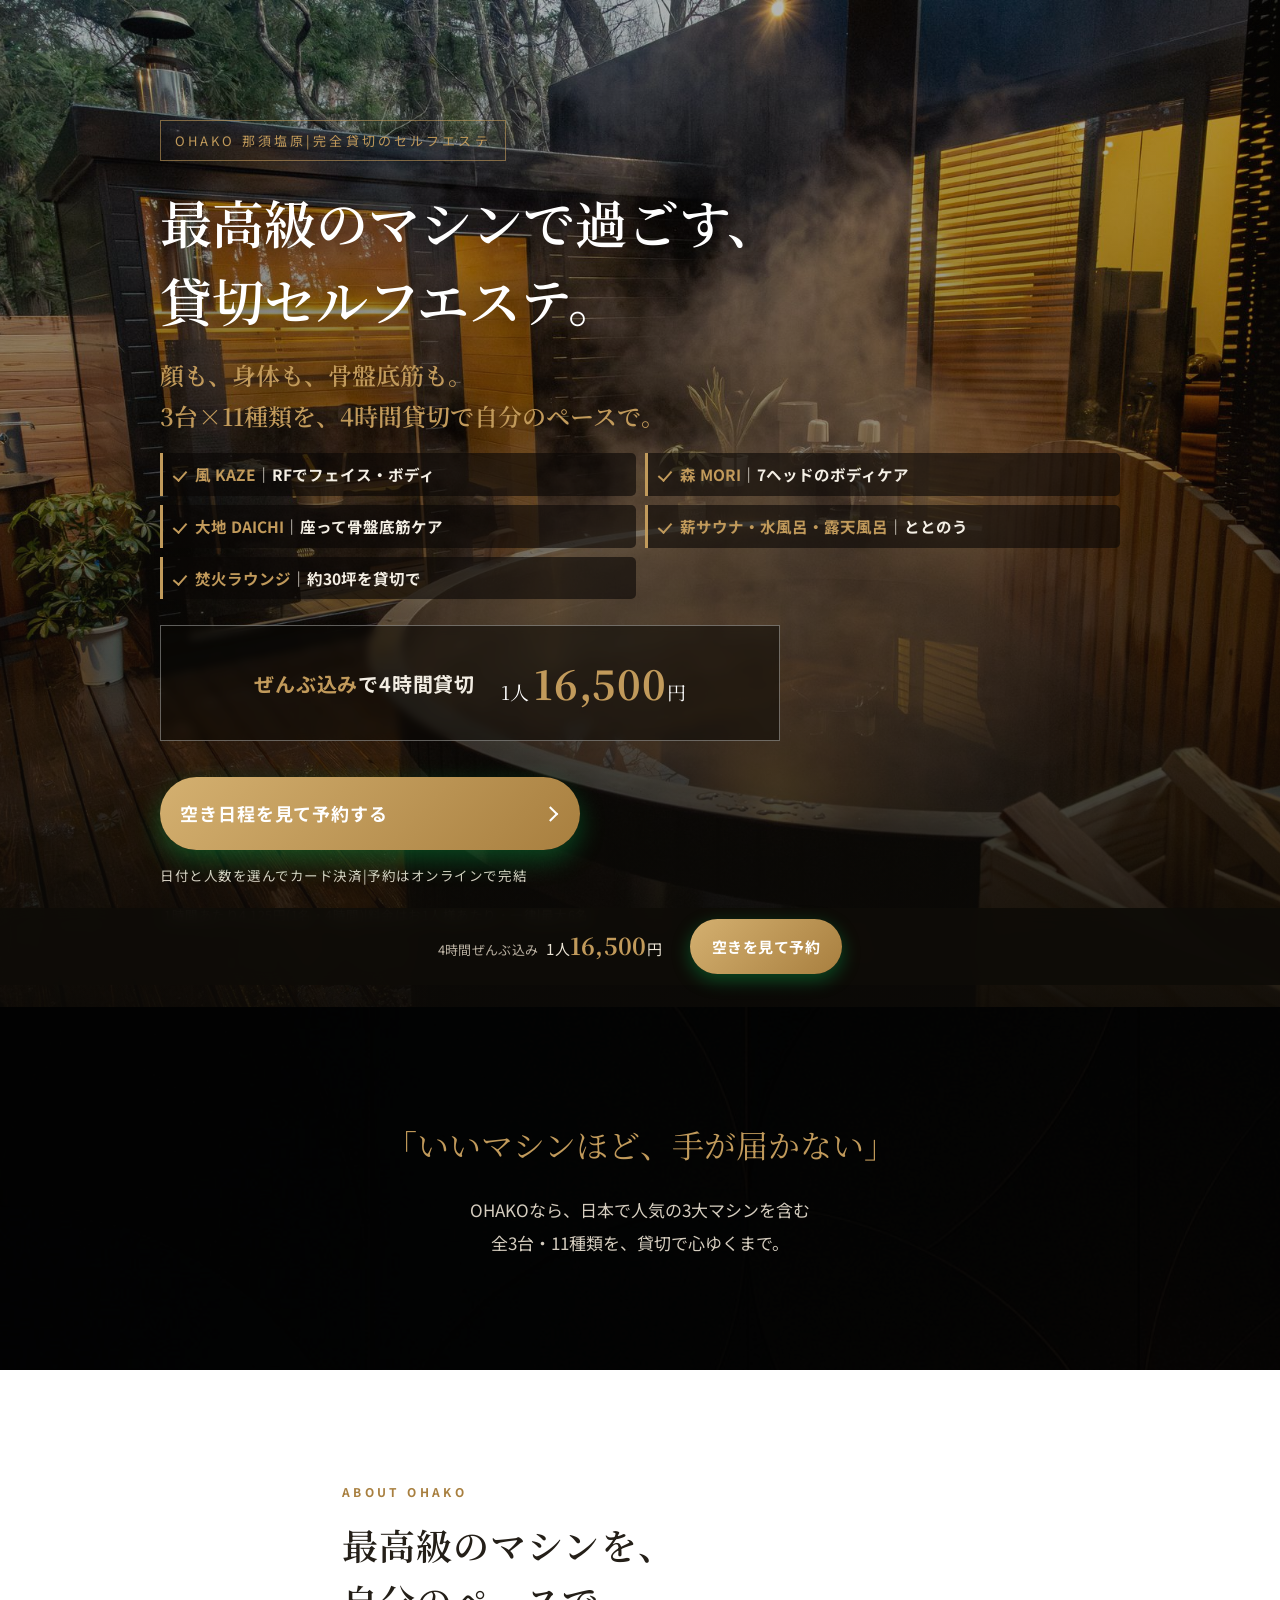
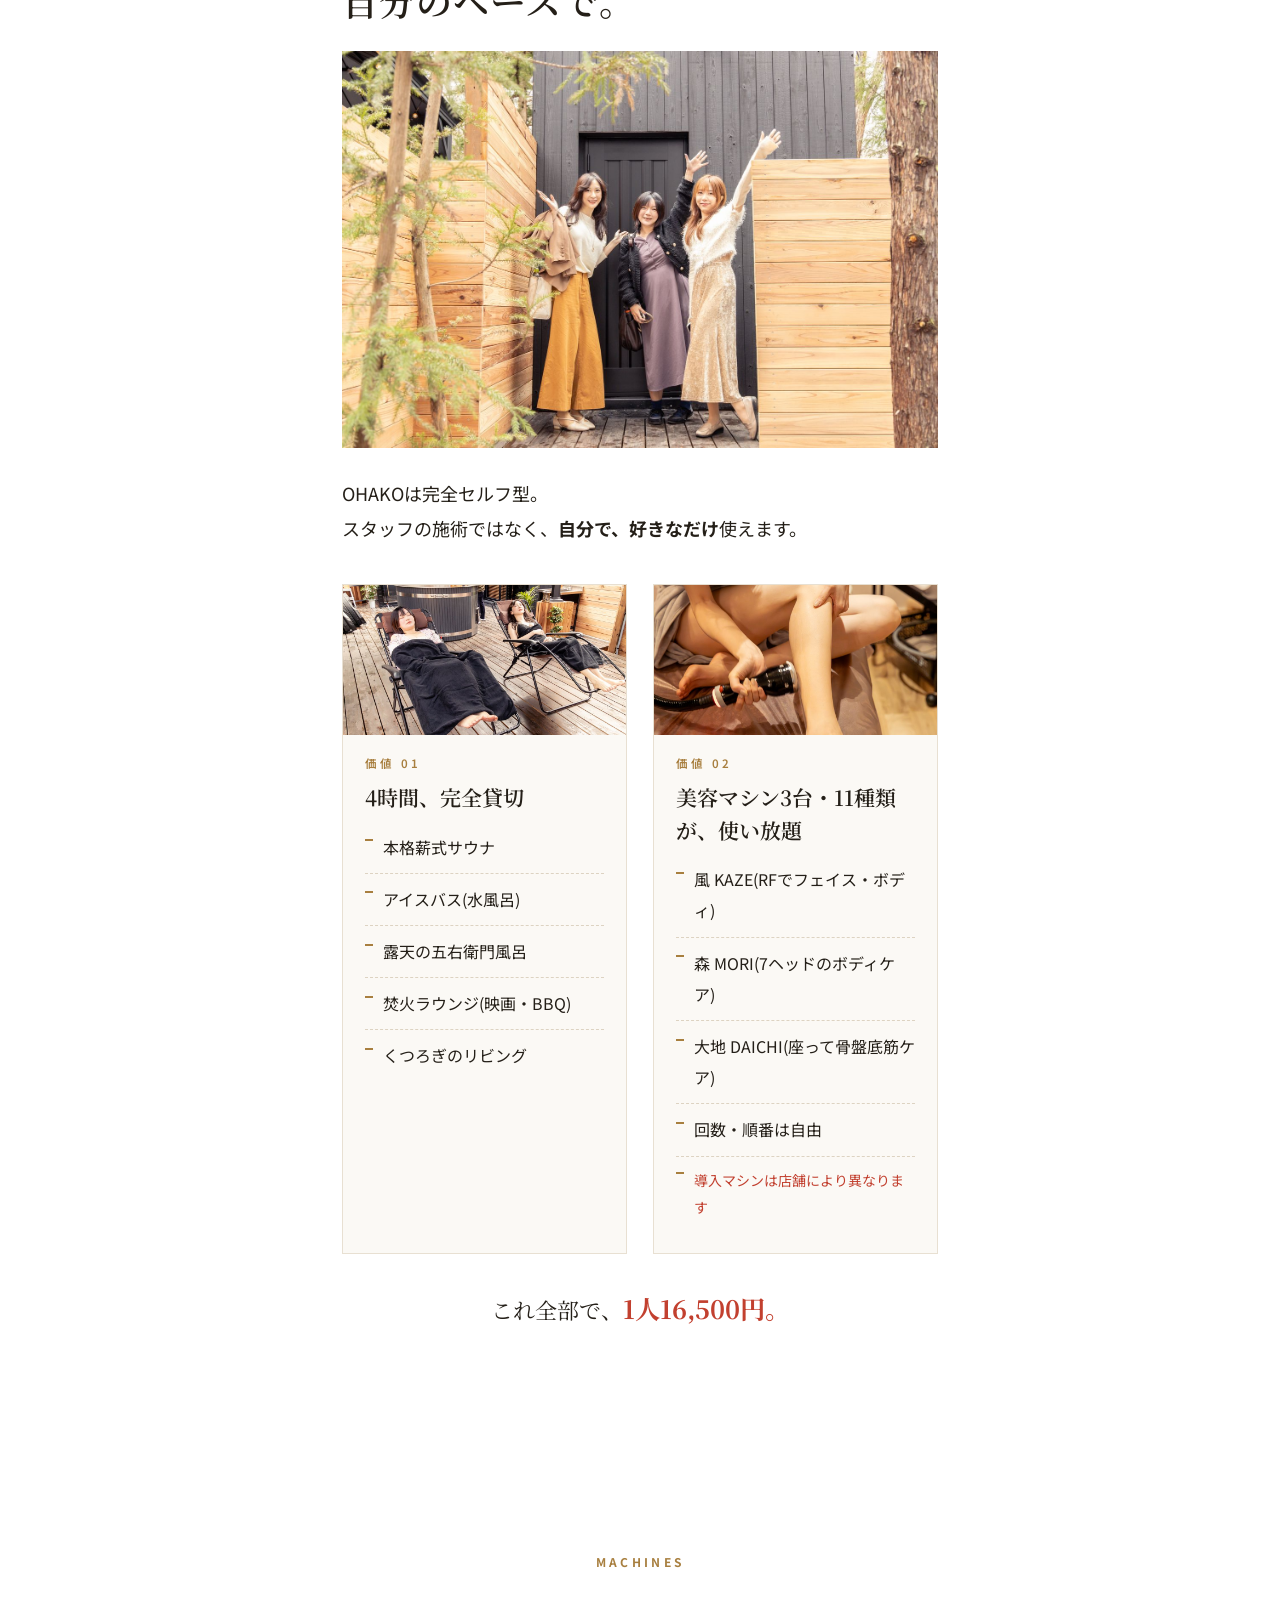
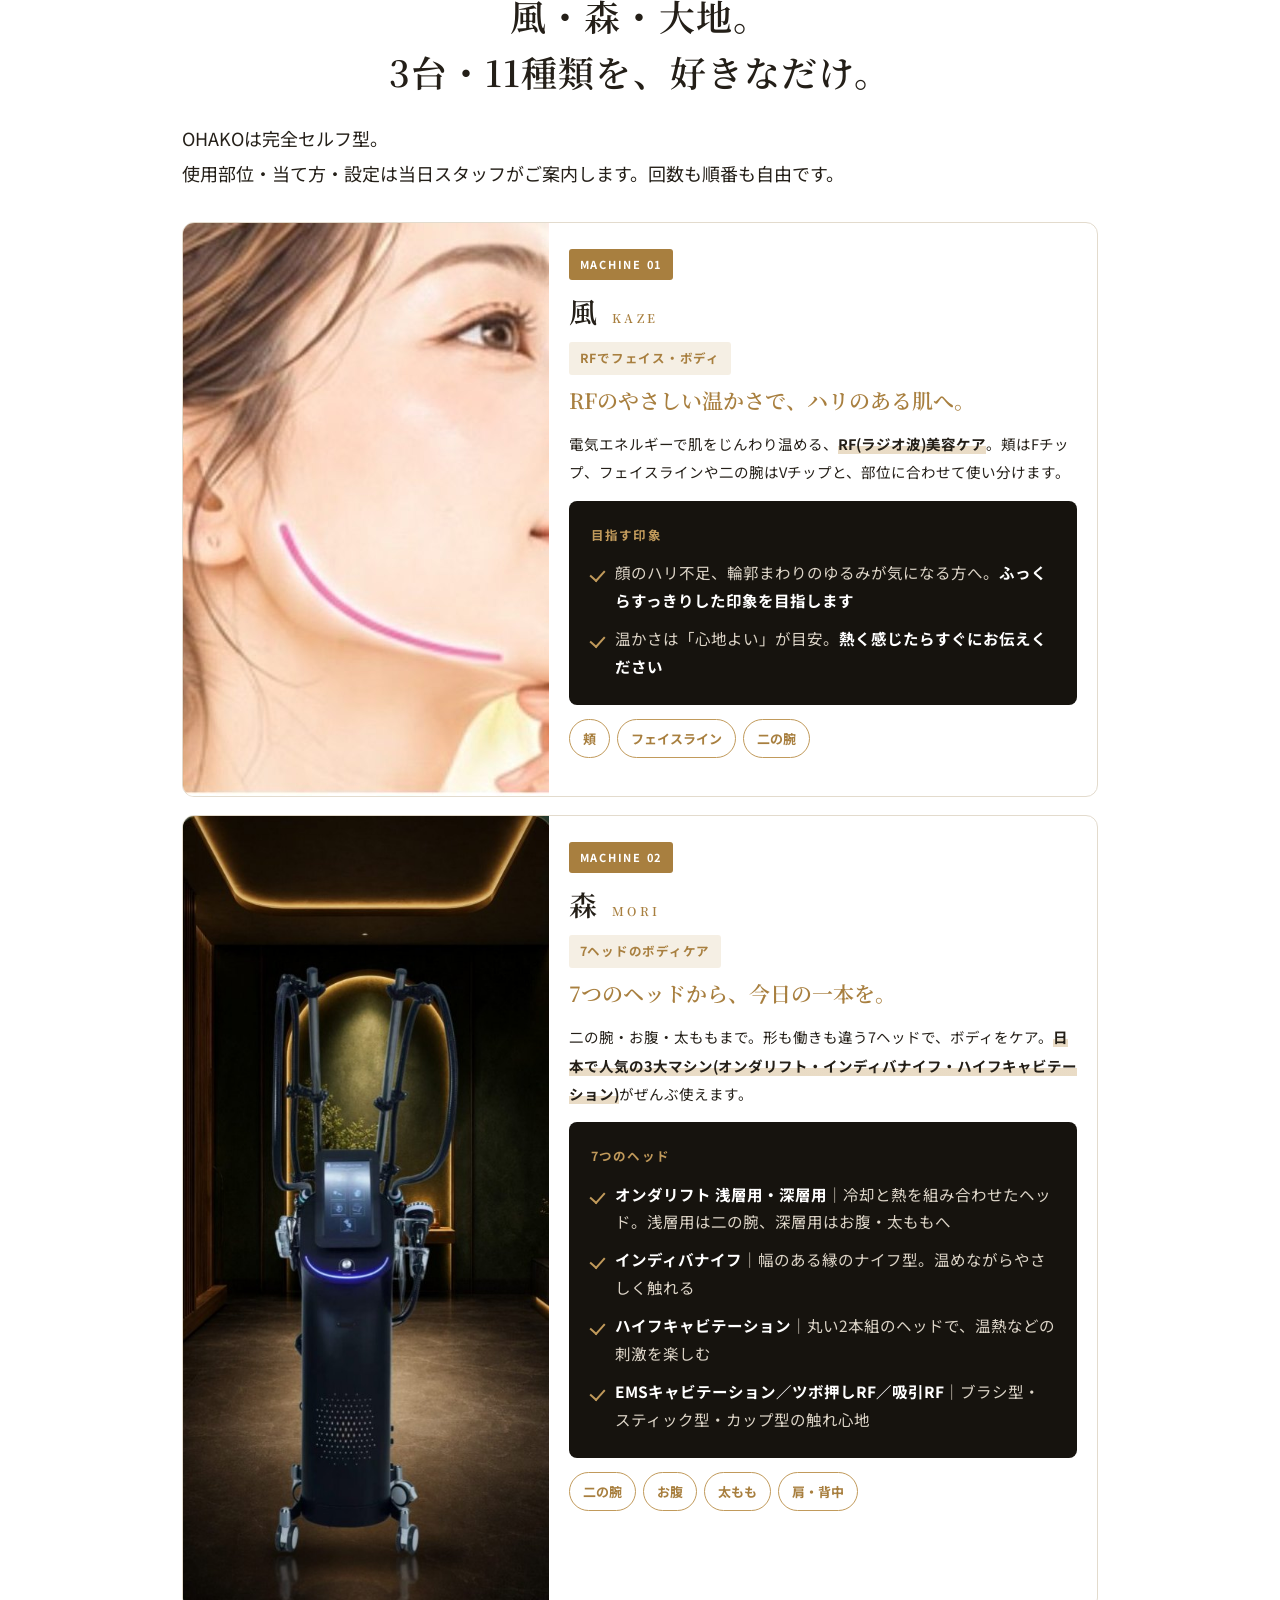
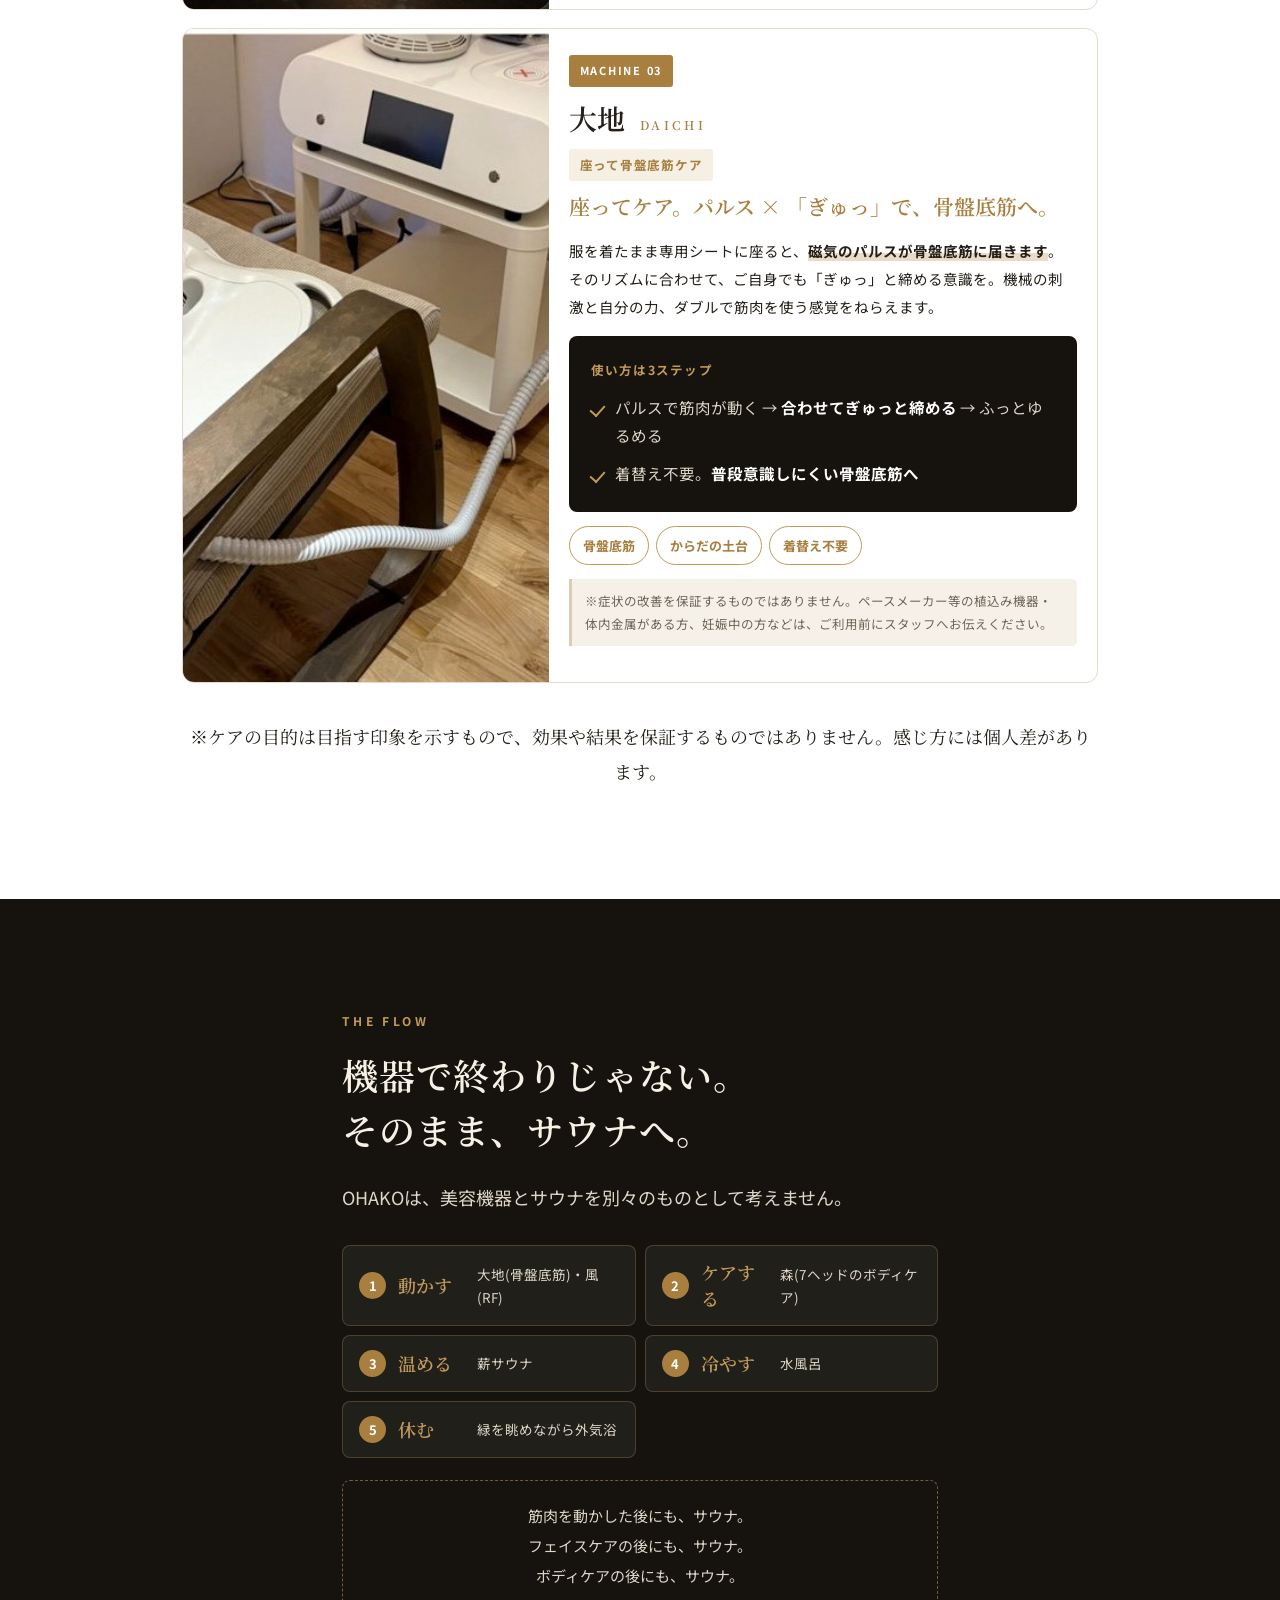
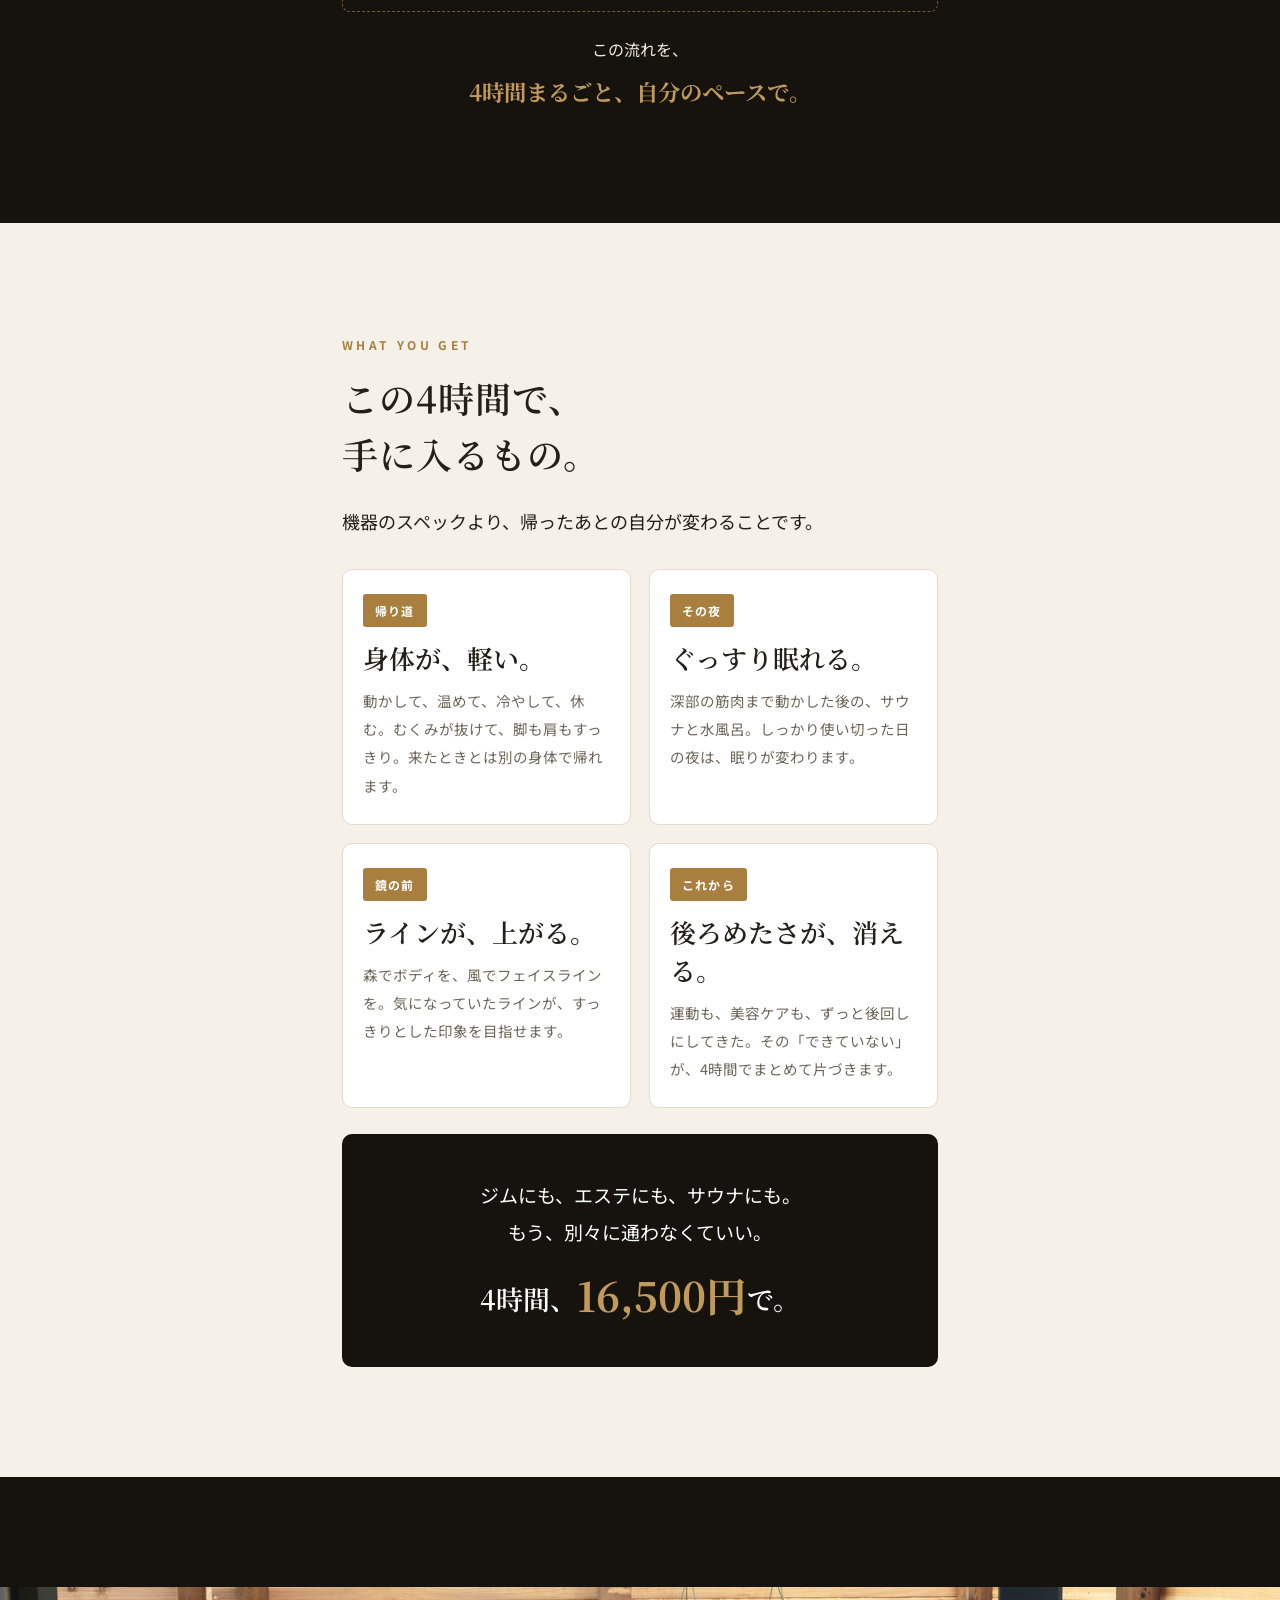
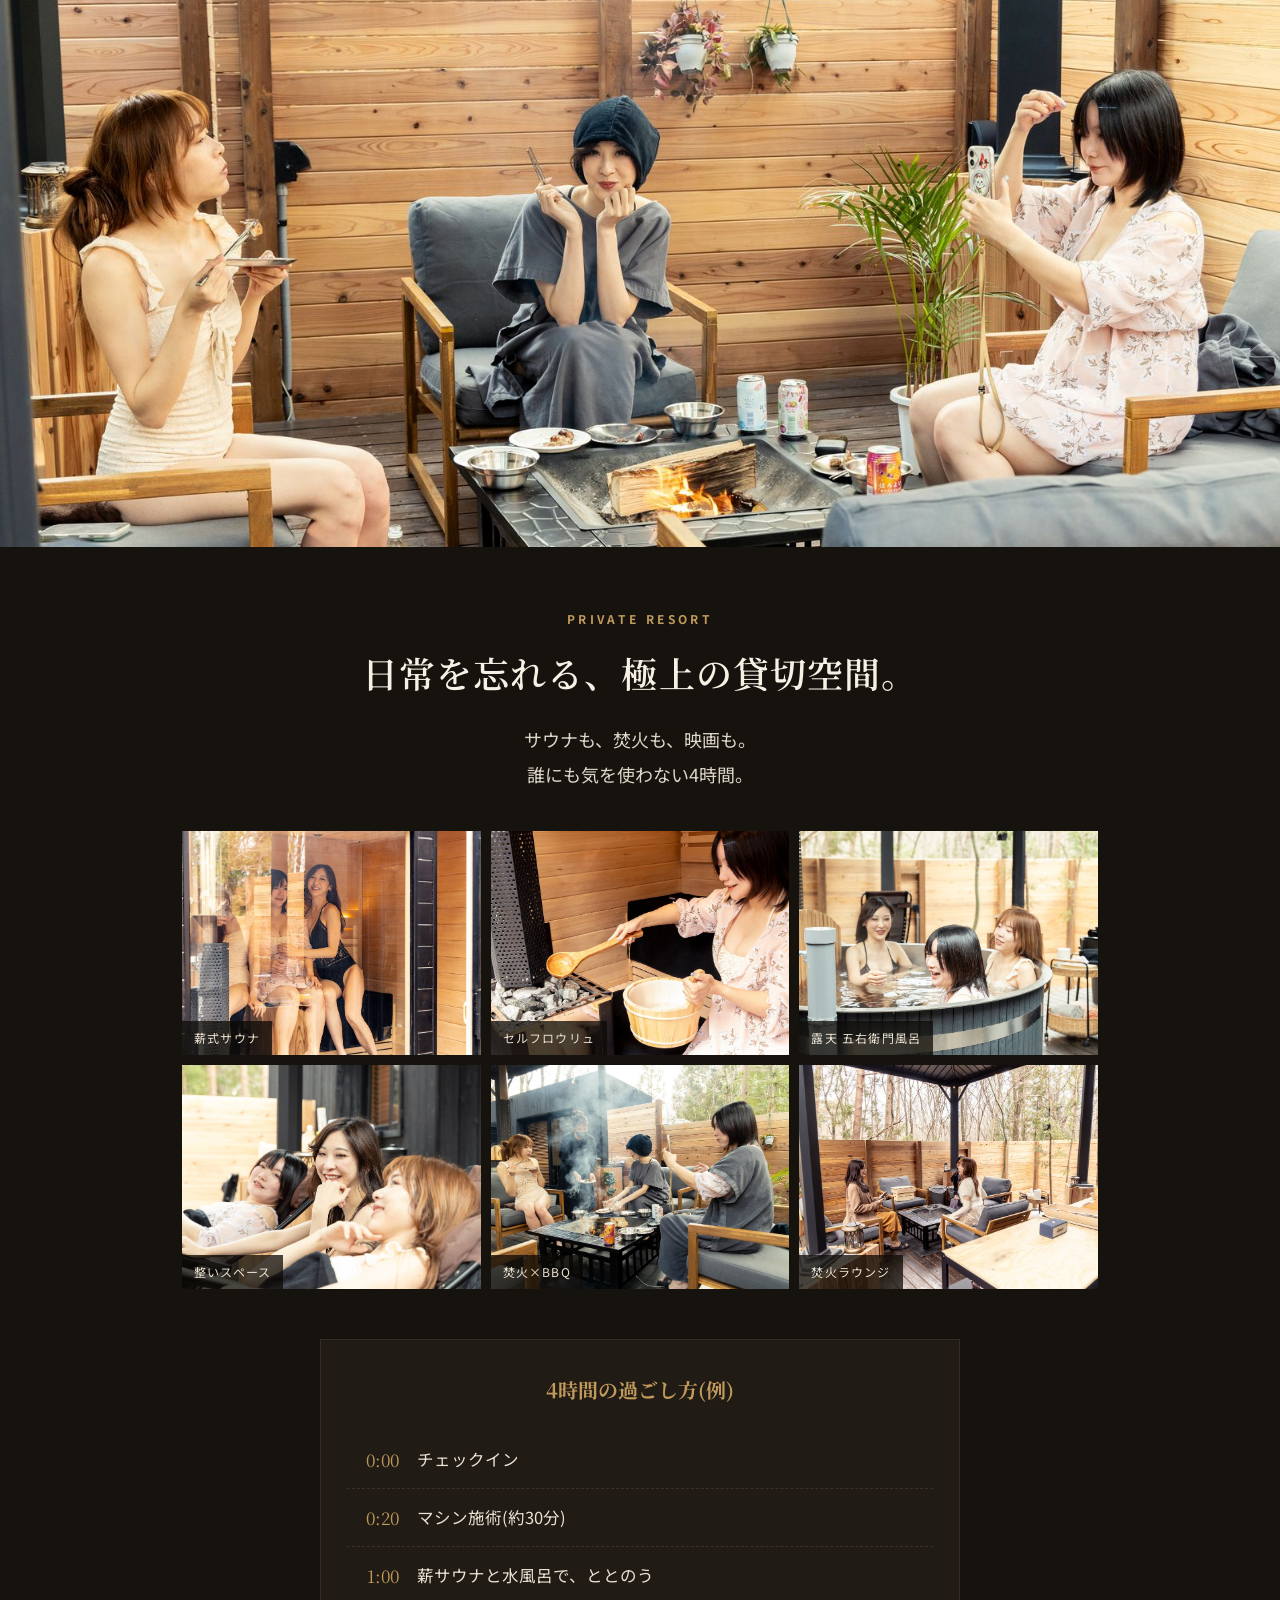
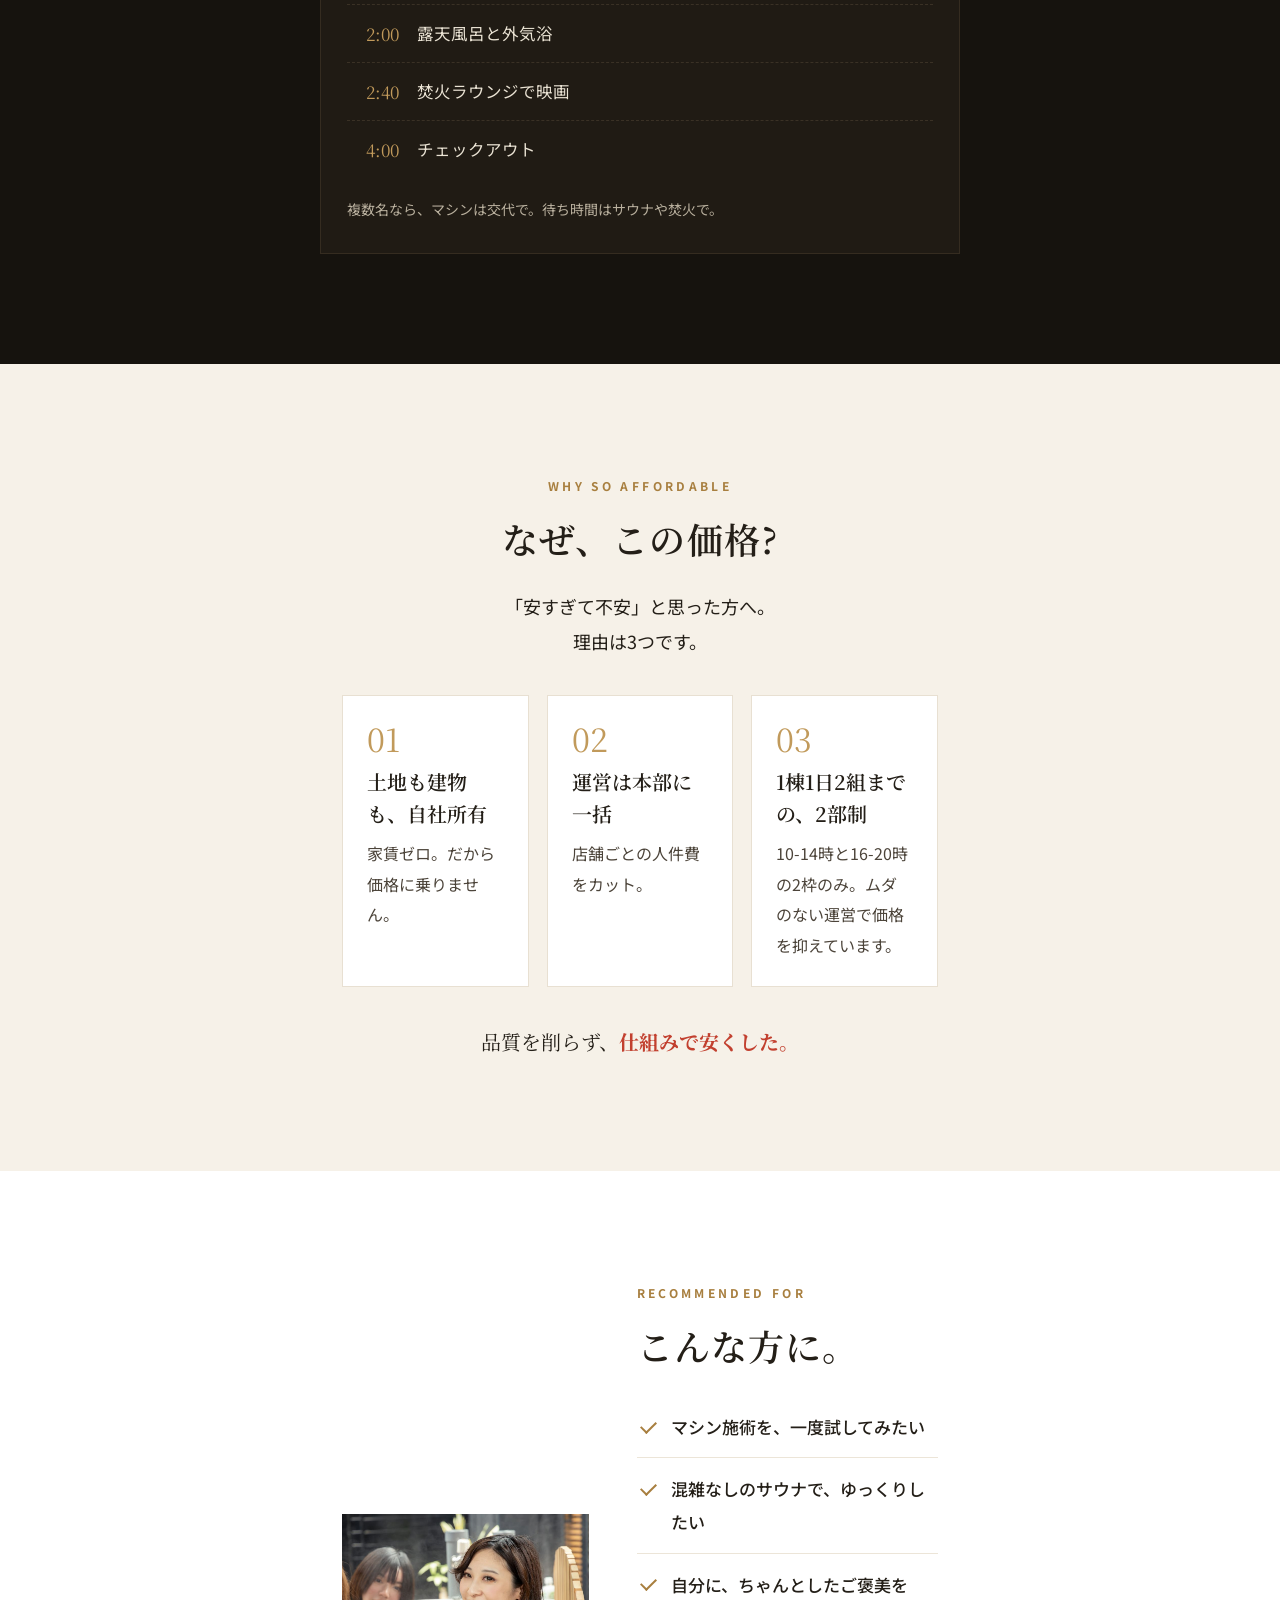
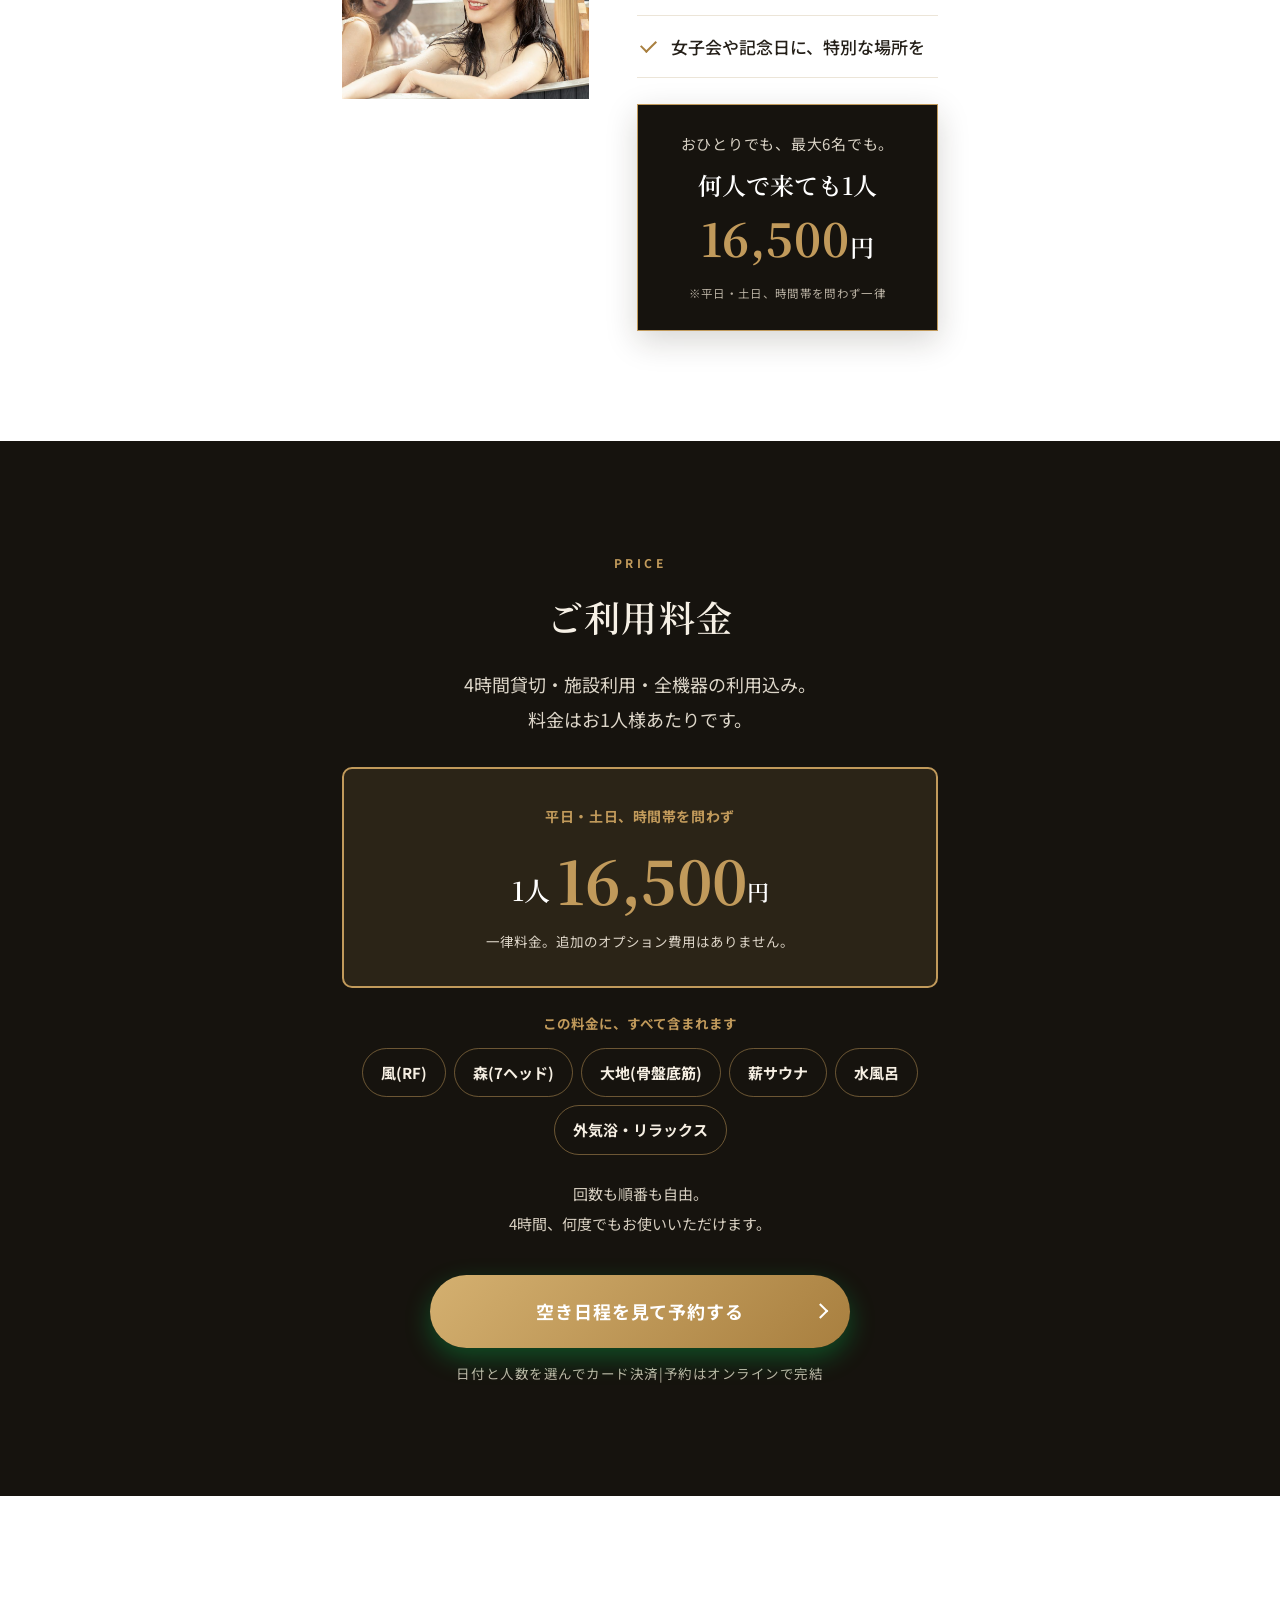
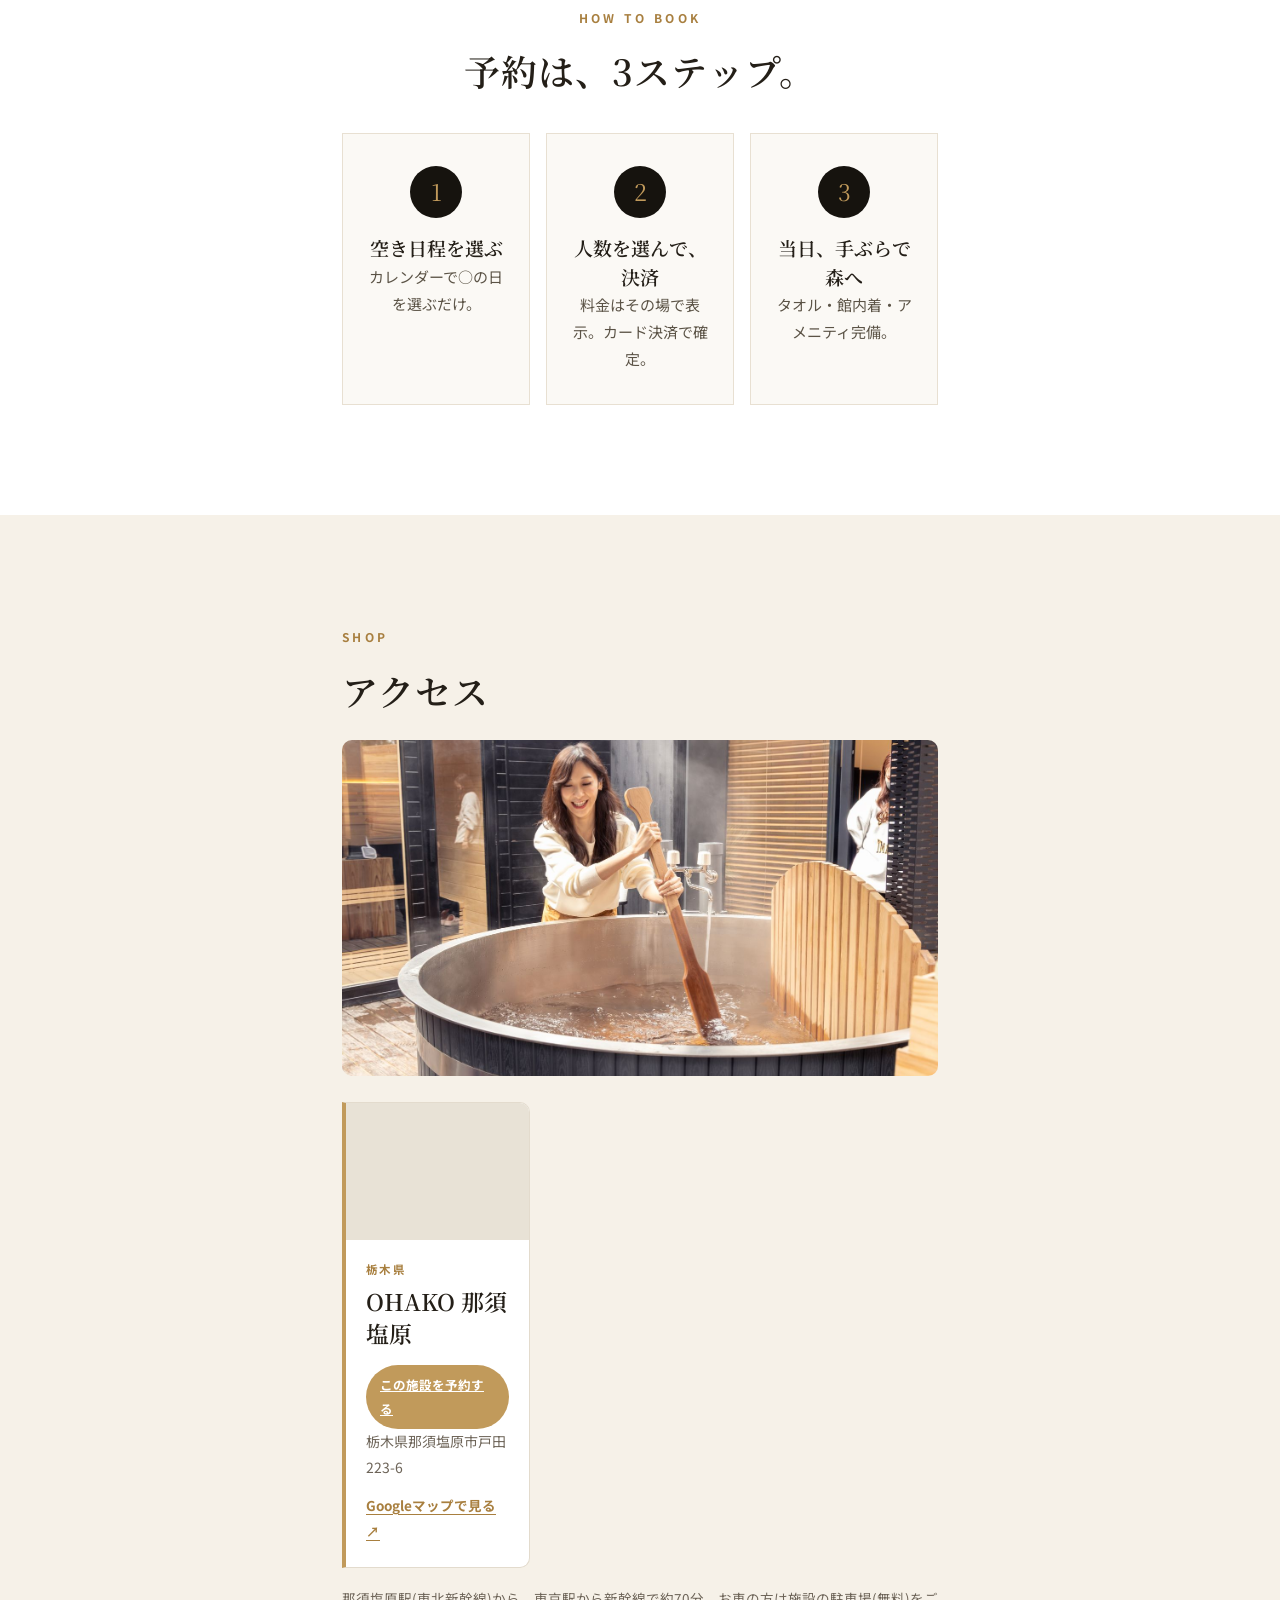
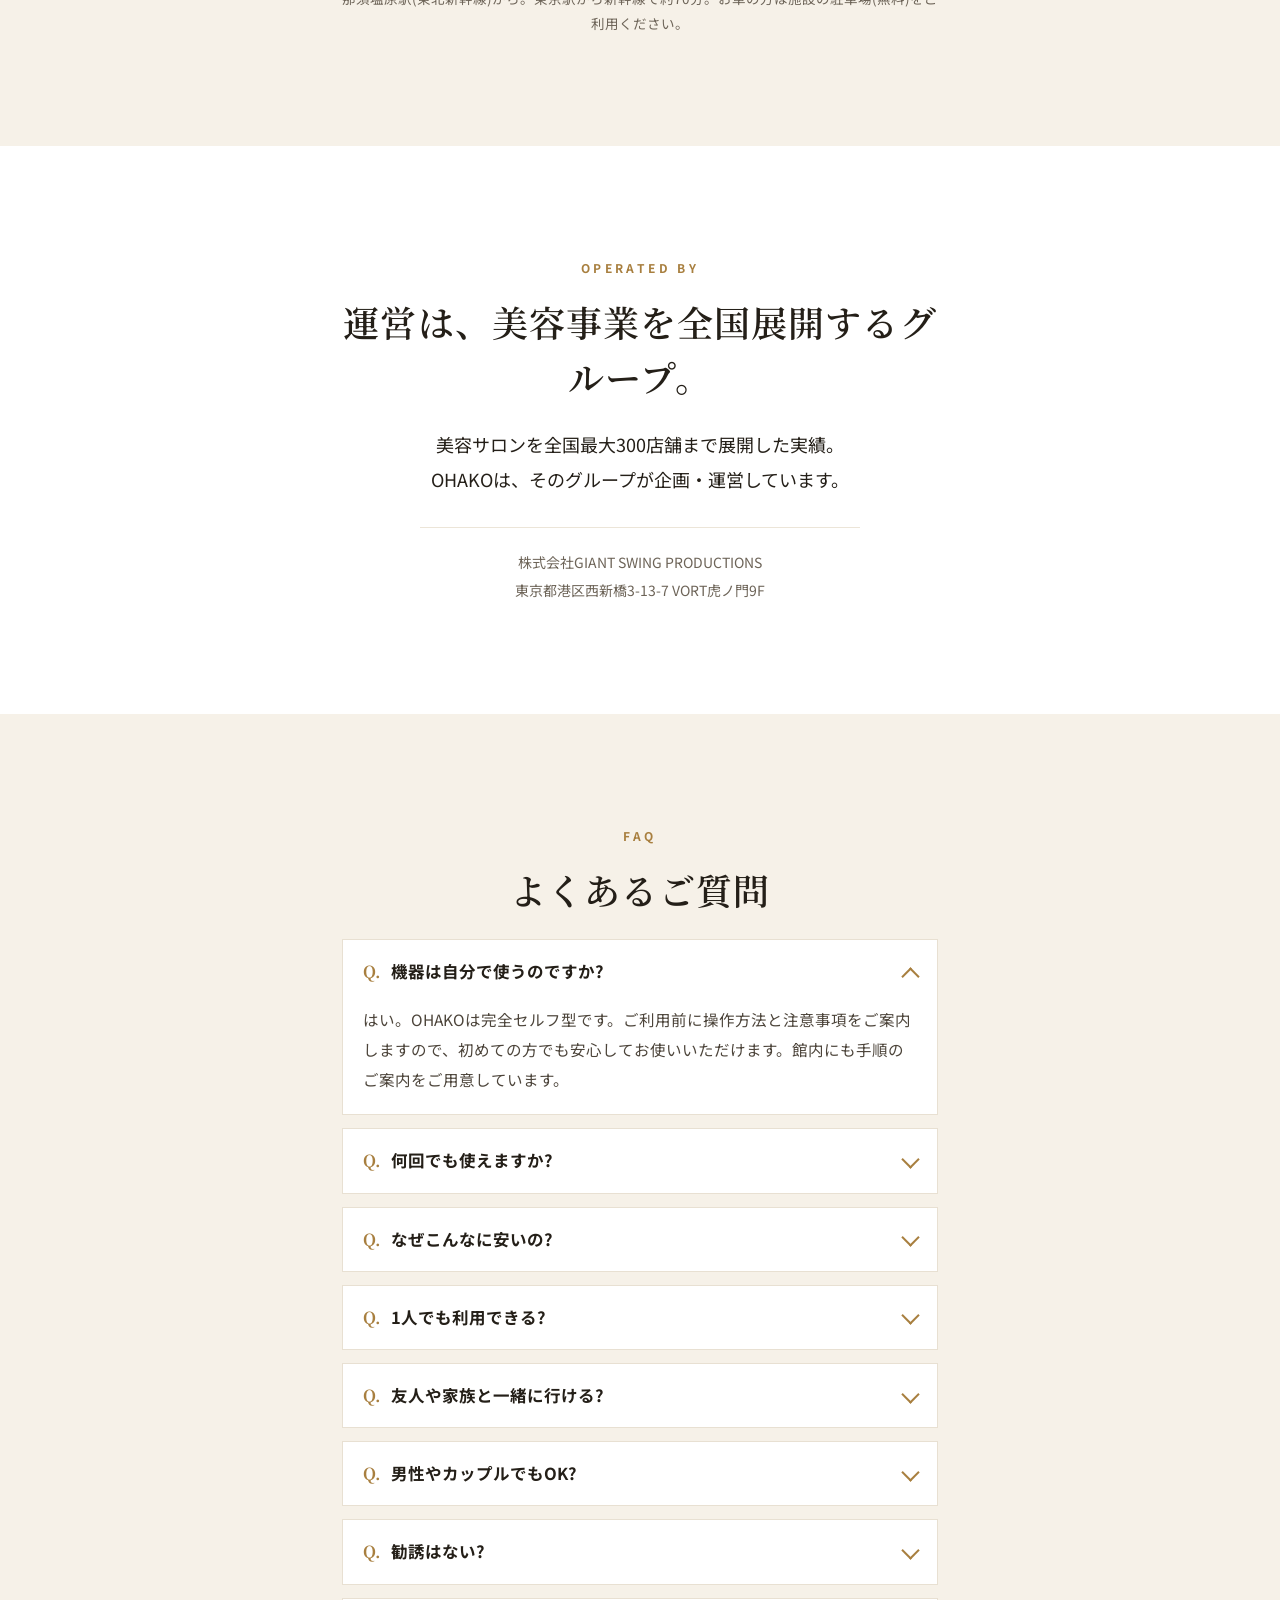
==== big3-nasu-book/index.html @ a2041fa7 "那須塩原向け新規派生LP big3-nasu-book: 最高級の3大マシン(風・森・大地)×貸切セルフエステ訴求 - 予約ページのデザイン案v12の訴求をもとに、FV「最高級のマシンで過ごす、貸切セ" ====
<!DOCTYPE html>
<html lang="ja">
<head>
<!-- variant: big3-nasu-book | 最高級の3大マシン(風・森・大地)×貸切セルフエステ・那須塩原 | 予約ページ | 1枠4時間 | 1名16,500円 -->
<meta charset="UTF-8">
<!-- Google Tag Manager -->
<script>(function(w,d,s,l,i){w[l]=w[l]||[];w[l].push({'gtm.start':
new Date().getTime(),event:'gtm.js'});var f=d.getElementsByTagName(s)[0],
j=d.createElement(s),dl=l!='dataLayer'?'&l='+l:'';j.async=true;j.src=
'https://www.googletagmanager.com/gtm.js?id='+i+dl;f.parentNode.insertBefore(j,f);
})(window,document,'script','dataLayer','GTM-NTWC288X');</script>
<!-- End Google Tag Manager -->
<meta name="viewport" content="width=device-width, initial-scale=1.0">
<title>OHAKO 那須塩原|最高級の3大マシンで過ごす、貸切セルフエステ。4時間ぜんぶ込みで1人16,500円</title>
<meta name="description" content="風・森・大地の3台・11種類。日本で人気の3大マシン(オンダリフト・インディバナイフ・ハイフキャビテーション)を含むセルフエステを、約30坪まるごと貸切の4時間で、自分のペースで。薪サウナ・水風呂・露天風呂・焚火ラウンジも込みで1人16,500円。OHAKO 那須塩原。">
<!-- プレビュー公開用。本番配信時に削除を検討 -->
<meta name="robots" content="noindex, nofollow">
<link rel="preconnect" href="https://fonts.googleapis.com">
<link rel="preconnect" href="https://fonts.gstatic.com" crossorigin>
<link href="https://fonts.googleapis.com/css2?family=Noto+Sans+JP:wght@400;500;700&family=Noto+Serif+JP:wght@500;600;700&display=swap" rel="stylesheet">
<link rel="stylesheet" href="../css/style.css">
</head>
<body>
<!-- Google Tag Manager (noscript) -->
<noscript><iframe src="https://www.googletagmanager.com/ns.html?id=GTM-NTWC288X"
height="0" width="0" style="display:none;visibility:hidden"></iframe></noscript>
<!-- End Google Tag Manager (noscript) -->

<!-- ============================================================
  LINE友だち追加リンク: セルフ型LP用の計測URL(2026-09-11 設定)
  https://ohako-beautyresort.com/book/nasu/4h/ (全CTA共通 / class="js-line")
  施設を追加する場合: Sec.11 の shop__list に <li class="shop"> を足す
============================================================= -->

<!-- Sec.1 ファーストビュー -->
<header class="fv">
  <div class="fv__bg">
    <img src="../img/fv-goemon-dusk.jpg" alt="夕暮れのOHAKO。湯気の立つ露天五右衛門風呂とサウナ棟" class="fv__img">
  </div>
  <div class="fv__inner">
    <p class="fv__area">OHAKO 那須塩原|完全貸切のセルフエステ</p>
    <h1 class="fv__catch">最高級のマシンで過ごす、<br>貸切セルフエステ。</h1>
    <p class="fv__benefit">顔も、身体も、骨盤底筋も。<br>3台×11種類を、4時間貸切で自分のペースで。</p>
    <ul class="fv__gets">
      <li><em>風 KAZE</em>｜RFでフェイス・ボディ</li>
      <li><em>森 MORI</em>｜7ヘッドのボディケア</li>
      <li><em>大地 DAICHI</em>｜座って骨盤底筋ケア</li>
      <li><em>薪サウナ・水風呂・露天風呂</em>｜ととのう</li>
      <li><em>焚火ラウンジ</em>｜約30坪を貸切で</li>
    </ul>
    <div class="fv__badge">
      <span class="fv__badge-inc"><em>ぜんぶ込み</em>で4時間貸切</span>
      <span class="fv__badge-now">1人 <em>16,500</em>円</span>
    </div>
    <div class="cta">
      <a class="btn-line btn-book js-book" href="https://ohako-beautyresort.com/book/nasu/4h/">空き日程を見て予約する</a>
      <p class="cta__note">日付と人数を選んでカード決済|予約はオンラインで完結</p>
    </div>
    <p class="fv__small">1時間あたり4,125円(1名・4時間)|料金はお1人様あたり・一律|最大6名</p>
  </div>
</header>

<main>

<!-- Sec.2 共感(問題提起) -->
<section class="sec sec--dark empathy reveal">
  <div class="container">
    <p class="empathy__voice">「いいマシンほど、<br class="sp">手が届かない」</p>
    <p class="empathy__body">OHAKOなら、日本で人気の3大マシンを含む<br>全3台・11種類を、貸切で心ゆくまで。</p>
  </div>
</section>

<!-- Sec.3 OHAKOとは(What is) -->
<section class="sec whatis reveal">
  <div class="container">
    <p class="sec__eyebrow">ABOUT OHAKO</p>
    <h2 class="sec__title">最高級のマシンを、<br>自分のペースで。</h2>
    <figure class="whatis__photo">
      <img src="../img/entrance-welcome.jpg" alt="森の中のOHAKO入口で手を振って出迎える3人の女性" loading="lazy">
    </figure>
    <p class="sec__body">OHAKOは完全セルフ型。<br>スタッフの施術ではなく、<strong>自分で、好きなだけ</strong>使えます。</p>

    <div class="value">
      <div class="value__card">
        <img src="../img/sotokiyoku.jpg" alt="外気浴スペースのリクライナーでくつろぐ2人の女性" loading="lazy">
        <h3><span>価値 01</span>4時間、完全貸切</h3>
        <ul>
          <li>本格薪式サウナ</li>
          <li>アイスバス(水風呂)</li>
          <li>露天の五右衛門風呂</li>
          <li>焚火ラウンジ(映画・BBQ)</li>
          <li>くつろぎのリビング</li>
        </ul>
      </div>
      <div class="value__card">
        <img src="../img/treatment-self.jpg" alt="美容マシンでボディケアをする女性" loading="lazy">
        <h3><span>価値 02</span>美容マシン3台・11種類が、使い放題</h3>
        <ul>
          <li>風 KAZE(RFでフェイス・ボディ)</li>
          <li>森 MORI(7ヘッドのボディケア)</li>
          <li>大地 DAICHI(座って骨盤底筋ケア)</li>
          <li>回数・順番は自由</li>
          <li class="value__note">導入マシンは店舗により異なります</li>
        </ul>
      </div>
    </div>
    <p class="whatis__punch">これ全部で、<strong>1人16,500円。</strong></p>
  </div>
</section>

<!-- Sec.5 証拠②: 導入機器（完全セルフ型・具体内容） -->
<section class="sec machines reveal">
  <div class="container">
    <p class="sec__eyebrow">MACHINES</p>
    <h2 class="sec__title">風・森・大地。<br>3台・11種類を、好きなだけ。</h2>
    <p class="sec__body">OHAKOは完全セルフ型。<br>使用部位・当て方・設定は当日スタッフがご案内します。回数も順番も自由です。</p>

    <article class="mc">
      <div class="mc__photo"><img src="../img/kaze-face.jpg" alt="風 KAZE のRFフェイスケア" loading="lazy" width="715" height="573"></div>
      <div class="mc__body">
        <p class="mc__tag">MACHINE 01</p>
        <h3 class="mc__name">風 <small>KAZE</small></h3>
        <p class="mc__sub">RFでフェイス・ボディ</p>
        <p class="mc__catch">RFのやさしい温かさで、ハリのある肌へ。</p>
        <p class="mc__desc">電気エネルギーで肌をじんわり温める、<strong>RF(ラジオ波)美容ケア</strong>。頬はFチップ、フェイスラインや二の腕はVチップと、部位に合わせて使い分けます。</p>
        <div class="mc__result">
          <p class="mc__result-ttl">目指す印象</p>
          <ul>
            <li>顔のハリ不足、輪郭まわりのゆるみが気になる方へ。<strong>ふっくらすっきりした印象を目指します</strong></li>
            <li>温かさは「心地よい」が目安。<strong>熱く感じたらすぐにお伝えください</strong></li>
          </ul>
        </div>
        <ul class="mc__parts"><li>頬</li><li>フェイスライン</li><li>二の腕</li></ul>
      </div>
    </article>

    <article class="mc">
      <div class="mc__photo mc__photo--mori"><img src="../img/mori-scene.jpg" alt="森 MORI 本体" loading="lazy" width="481" height="1044"></div>
      <div class="mc__body">
        <p class="mc__tag">MACHINE 02</p>
        <h3 class="mc__name">森 <small>MORI</small></h3>
        <p class="mc__sub">7ヘッドのボディケア</p>
        <p class="mc__catch">7つのヘッドから、今日の一本を。</p>
        <p class="mc__desc">二の腕・お腹・太ももまで。形も働きも違う7ヘッドで、ボディをケア。<strong>日本で人気の3大マシン(オンダリフト・インディバナイフ・ハイフキャビテーション)</strong>がぜんぶ使えます。</p>
        <div class="mc__result">
          <p class="mc__result-ttl">7つのヘッド</p>
          <ul>
            <li><strong>オンダリフト 浅層用・深層用</strong>｜冷却と熱を組み合わせたヘッド。浅層用は二の腕、深層用はお腹・太ももへ</li>
            <li><strong>インディバナイフ</strong>｜幅のある縁のナイフ型。温めながらやさしく触れる</li>
            <li><strong>ハイフキャビテーション</strong>｜丸い2本組のヘッドで、温熱などの刺激を楽しむ</li>
            <li><strong>EMSキャビテーション／ツボ押しRF／吸引RF</strong>｜ブラシ型・スティック型・カップ型の触れ心地</li>
          </ul>
        </div>
        <ul class="mc__parts"><li>二の腕</li><li>お腹</li><li>太もも</li><li>肩・背中</li></ul>
      </div>
    </article>

    <article class="mc">
      <div class="mc__photo"><img src="../img/daichi-seat.jpg" alt="大地 DAICHI の専用シート" loading="lazy" width="719" height="573"></div>
      <div class="mc__body">
        <p class="mc__tag">MACHINE 03</p>
        <h3 class="mc__name">大地 <small>DAICHI</small></h3>
        <p class="mc__sub">座って骨盤底筋ケア</p>
        <p class="mc__catch">座ってケア。パルス × 「ぎゅっ」で、骨盤底筋へ。</p>
        <p class="mc__desc">服を着たまま専用シートに座ると、<strong>磁気のパルスが骨盤底筋に届きます</strong>。そのリズムに合わせて、ご自身でも「ぎゅっ」と締める意識を。機械の刺激と自分の力、ダブルで筋肉を使う感覚をねらえます。</p>
        <div class="mc__result">
          <p class="mc__result-ttl">使い方は3ステップ</p>
          <ul>
            <li>パルスで筋肉が動く → <strong>合わせてぎゅっと締める</strong> → ふっとゆるめる</li>
            <li>着替え不要。<strong>普段意識しにくい骨盤底筋へ</strong></li>
          </ul>
        </div>
        <ul class="mc__parts"><li>骨盤底筋</li><li>からだの土台</li><li>着替え不要</li></ul>
        <p class="mc__spec">※症状の改善を保証するものではありません。ペースメーカー等の植込み機器・体内金属がある方、妊娠中の方などは、ご利用前にスタッフへお伝えください。</p>
      </div>
    </article>

    <p class="machines__closing">※ケアの目的は目指す印象を示すもので、効果や結果を保証するものではありません。感じ方には個人差があります。</p>
  </div>
</section>

<!-- Sec.5.5 美容機器×サウナの流れ -->
<section class="sec sec--dark cycle reveal">
  <div class="container">
    <p class="sec__eyebrow sec__eyebrow--gold">THE FLOW</p>
    <h2 class="sec__title">機器で終わりじゃない。<br>そのまま、サウナへ。</h2>
    <p class="sec__body">OHAKOは、美容機器とサウナを別々のものとして考えません。</p>

    <ol class="cycle__list">
      <li><span class="cycle__no">1</span><span class="cycle__act">動かす</span><span class="cycle__how">大地(骨盤底筋)・風(RF)</span></li>
      <li><span class="cycle__no">2</span><span class="cycle__act">ケアする</span><span class="cycle__how">森(7ヘッドのボディケア)</span></li>
      <li><span class="cycle__no">3</span><span class="cycle__act">温める</span><span class="cycle__how">薪サウナ</span></li>
      <li><span class="cycle__no">4</span><span class="cycle__act">冷やす</span><span class="cycle__how">水風呂</span></li>
      <li><span class="cycle__no">5</span><span class="cycle__act">休む</span><span class="cycle__how">緑を眺めながら外気浴</span></li>
    </ol>

    <div class="cycle__repeat">
      <p>筋肉を動かした後にも、サウナ。</p>
      <p>フェイスケアの後にも、サウナ。</p>
      <p>ボディケアの後にも、サウナ。</p>
    </div>

    <p class="cycle__punch">この流れを、<strong>4時間まるごと、自分のペースで。</strong></p>
  </div>
</section>

<!-- Sec.5.6 何が手に入るのか -->
<section class="sec sec--cream gets reveal">
  <div class="container">
    <p class="sec__eyebrow">WHAT YOU GET</p>
    <h2 class="sec__title">この4時間で、<br>手に入るもの。</h2>
    <p class="sec__body">機器のスペックより、<br class="sp">帰ったあとの自分が変わることです。</p>

    <div class="gets__grid">
      <article class="get">
        <p class="get__when">帰り道</p>
        <h3 class="get__what">身体が、軽い。</h3>
        <p class="get__desc">動かして、温めて、冷やして、休む。むくみが抜けて、脚も肩もすっきり。来たときとは別の身体で帰れます。</p>
      </article>
      <article class="get">
        <p class="get__when">その夜</p>
        <h3 class="get__what">ぐっすり眠れる。</h3>
        <p class="get__desc">深部の筋肉まで動かした後の、サウナと水風呂。しっかり使い切った日の夜は、眠りが変わります。</p>
      </article>
      <article class="get">
        <p class="get__when">鏡の前</p>
        <h3 class="get__what">ラインが、上がる。</h3>
        <p class="get__desc">森でボディを、風でフェイスラインを。気になっていたラインが、すっきりとした印象を目指せます。</p>
      </article>
      <article class="get">
        <p class="get__when">これから</p>
        <h3 class="get__what">後ろめたさが、消える。</h3>
        <p class="get__desc">運動も、美容ケアも、ずっと後回しにしてきた。その「できていない」が、4時間でまとめて片づきます。</p>
      </article>
    </div>

    <div class="gets__punch">
      <p class="gets__punch-1">ジムにも、エステにも、サウナにも。<br>もう、別々に通わなくていい。</p>
      <p class="gets__punch-2">4時間、<em>16,500円</em>で。</p>
    </div>
  </div>
</section>

<!-- Sec.6 証拠③: 空間と4時間の過ごし方 -->
<section class="sec sec--dark space reveal">
  <div class="space__hero">
    <img src="../img/lounge-group.jpg" alt="焚火テーブルを囲んで談笑する3人の女性" loading="lazy">
  </div>
  <div class="container">
    <p class="sec__eyebrow sec__eyebrow--gold">PRIVATE RESORT</p>
    <h2 class="sec__title">日常を忘れる、<br class="sp">極上の貸切空間。</h2>
    <p class="sec__body">サウナも、焚火も、映画も。<br>誰にも気を使わない4時間。</p>

    <div class="space__gallery">
      <figure><img src="../img/gallery-sauna.jpg" alt="サウナ室でくつろぐ2人の女性" loading="lazy"><figcaption>薪式サウナ</figcaption></figure>
      <figure><img src="../img/gallery-loyly.jpg" alt="サウナストーンに水をかけてロウリュする女性" loading="lazy"><figcaption>セルフロウリュ</figcaption></figure>
      <figure><img src="../img/gallery-goemon.jpg" alt="露天の五右衛門風呂を楽しむ3人の女性" loading="lazy"><figcaption>露天 五右衛門風呂</figcaption></figure>
      <figure><img src="../img/gallery-totonoi.jpg" alt="リクライナーで整う3人の女性" loading="lazy"><figcaption>整いスペース</figcaption></figure>
      <figure><img src="../img/gallery-bbq.jpg" alt="焚火を囲んでBBQを楽しむ3人" loading="lazy"><figcaption>焚火×BBQ</figcaption></figure>
      <figure><img src="../img/gallery-lounge.jpg" alt="薪ストーブのある焚火ラウンジ" loading="lazy"><figcaption>焚火ラウンジ</figcaption></figure>
    </div>

    <div class="timeline">
      <h3 class="timeline__title">4時間の過ごし方(例)</h3>
      <dl>
        <div><dt>0:00</dt><dd>チェックイン</dd></div>
        <div><dt>0:20</dt><dd>マシン施術(約30分)</dd></div>
        <div><dt>1:00</dt><dd>薪サウナと水風呂で、ととのう</dd></div>
        <div><dt>2:00</dt><dd>露天風呂と外気浴</dd></div>
        <div><dt>2:40</dt><dd>焚火ラウンジで映画</dd></div>
        <div><dt>4:00</dt><dd>チェックアウト</dd></div>
      </dl>
      <p class="timeline__note">複数名なら、マシンは交代で。待ち時間はサウナや焚火で。</p>
    </div>
  </div>
</section>

<!-- Sec.7 理由: なぜこの価格でできるのか -->
<section class="sec sec--cream reasons reveal">
  <div class="container">
    <p class="sec__eyebrow">WHY SO AFFORDABLE</p>
    <h2 class="sec__title">なぜ、この価格?</h2>
    <p class="sec__body">「安すぎて不安」と思った方へ。<br>理由は3つです。</p>
    <ol class="reasons__list">
      <li>
        <span class="reasons__num">01</span>
        <h3>土地も建物も、自社所有</h3>
        <p>家賃ゼロ。だから価格に乗りません。</p>
      </li>
      <li>
        <span class="reasons__num">02</span>
        <h3>運営は本部に一括</h3>
        <p>店舗ごとの人件費をカット。</p>
      </li>
      <li>
        <span class="reasons__num">03</span>
        <h3>1棟1日2組までの、2部制</h3>
        <p>10-14時と16-20時の2枠のみ。ムダのない運営で価格を抑えています。</p>
      </li>
    </ol>
    <p class="reasons__punch">品質を削らず、<strong>仕組みで安くした。</strong></p>
  </div>
</section>

<!-- Sec.8 こんな方におすすめ -->
<section class="sec recommend reveal">
  <div class="container recommend__wrap">
    <figure class="recommend__photo">
      <img src="../img/friends-bath.jpg" alt="五右衛門風呂で笑い合う2人の女性" loading="lazy">
    </figure>
    <div class="recommend__text">
      <p class="sec__eyebrow">RECOMMENDED FOR</p>
      <h2 class="sec__title">こんな方に。</h2>
      <ul class="recommend__list">
        <li>マシン施術を、一度試してみたい</li>
        <li>混雑なしのサウナで、ゆっくりしたい</li>
        <li>自分に、ちゃんとしたご褒美を</li>
        <li>女子会や記念日に、特別な場所を</li>
      </ul>
      <div class="recommend__note">
        <p class="recommend__note-sub">おひとりでも、最大6名でも。</p>
        <p class="recommend__note-main">何人で来ても<br class="sp">1人 <em>16,500</em>円</p>
        <p class="recommend__note-foot">※平日・土日、時間帯を問わず一律</p>
      </div>
    </div>
  </div>
</section>

<!-- Sec.9 料金・メニュー -->
<section class="sec sec--dark pricing reveal">
  <div class="container">
    <p class="sec__eyebrow sec__eyebrow--gold">PRICE</p>
    <h2 class="sec__title">ご利用料金</h2>
    <p class="sec__body">4時間貸切・施設利用・全機器の利用込み。<br>料金はお1人様あたりです。</p>

    <div class="price-flat">
      <p class="price-flat__label">平日・土日、時間帯を問わず</p>
      <p class="price-flat__main">1人 <em>16,500</em><span>円</span></p>
      <p class="price-flat__note">一律料金。追加のオプション費用はありません。</p>
    </div>

    <p class="price-flat__inctitle">この料金に、すべて含まれます</p>
    <ul class="price-flat__inc">
      <li>風(RF)</li>
      <li>森(7ヘッド)</li>
      <li>大地(骨盤底筋)</li>
      <li>薪サウナ</li>
      <li>水風呂</li>
      <li>外気浴・リラックス</li>
    </ul>
    <p class="pricing__member">回数も順番も自由。<br>4時間、何度でもお使いいただけます。</p>
    <div class="cta">
      <a class="btn-line btn-book js-book" href="https://ohako-beautyresort.com/book/nasu/4h/">空き日程を見て予約する</a>
      <p class="cta__note cta__note--light">日付と人数を選んでカード決済|予約はオンラインで完結</p>
    </div>
  </div>
</section>

<!-- Sec.10 ご利用の流れ -->
<section class="sec flow reveal">
  <div class="container">
    <p class="sec__eyebrow">HOW TO BOOK</p>
    <h2 class="sec__title">予約は、3ステップ。</h2>
    <ol class="flow__steps">
      <li>
        <span class="flow__num">1</span>
        <h3>空き日程を選ぶ</h3>
        <p>カレンダーで○の日を選ぶだけ。</p>
      </li>
      <li>
        <span class="flow__num">2</span>
        <h3>人数を選んで、決済</h3>
        <p>料金はその場で表示。カード決済で確定。</p>
      </li>
      <li>
        <span class="flow__num">3</span>
        <h3>当日、手ぶらで森へ</h3>
        <p>タオル・館内着・アメニティ完備。</p>
      </li>
    </ol>
  </div>
</section>

<!-- Sec.11 拠点・アクセス (店舗を追加する場合は shop__list に <li> を足す) -->
<section class="sec sec--cream access reveal">
  <div class="container">
    <p class="sec__eyebrow">SHOP</p>
    <h2 class="sec__title">アクセス</h2>
    <figure class="access__photo access__photo--wide">
      <img src="../img/access-exterior.jpg" alt="OHAKOの露天風呂と施設外観" loading="lazy">
    </figure>

    <ul class="shop__list">
      <li class="shop">
        <div class="shop__map">
          <iframe
            src="https://maps.google.com/maps?q=%E6%A0%83%E6%9C%A8%E7%9C%8C%E9%82%A3%E9%A0%88%E5%A1%A9%E5%8E%9F%E5%B8%82%E6%88%B8%E7%94%B0223-6&output=embed&hl=ja&z=15"
            title="OHAKO 那須塩原の地図" loading="lazy" referrerpolicy="no-referrer-when-downgrade"
            allowfullscreen></iframe>
        </div>
        <div class="shop__body">
          <p class="shop__pref">栃木県</p>
          <h3 class="shop__name">OHAKO 那須塩原</h3>
          <a class="shop__book" href="https://ohako-beautyresort.com/book/nasu/4h/">この施設を予約する</a>
          <p class="shop__address">栃木県那須塩原市戸田223-6</p>
          <a class="shop__link" href="https://www.google.com/maps/search/?api=1&query=%E6%A0%83%E6%9C%A8%E7%9C%8C%E9%82%A3%E9%A0%88%E5%A1%A9%E5%8E%9F%E5%B8%82%E6%88%B8%E7%94%B0223-6" target="_blank" rel="noopener">Googleマップで見る</a>
        </div>
      </li>
    </ul>

    <p class="shop__note">那須塩原駅(東北新幹線)から。東京駅から新幹線で約70分。お車の方は施設の駐車場(無料)をご利用ください。</p>
  </div>
</section>

<!-- Sec.12 運営者情報 -->
<section class="sec company reveal">
  <div class="container">
    <p class="sec__eyebrow">OPERATED BY</p>
    <h2 class="sec__title">運営は、美容事業を<br class="sp">全国展開するグループ。</h2>
    <p class="sec__body">美容サロンを全国最大300店舗まで展開した実績。<br class="pc">OHAKOは、そのグループが企画・運営しています。</p>
    <p class="company__info">株式会社GIANT SWING PRODUCTIONS<br>東京都港区西新橋3-13-7 VORT虎ノ門9F</p>
  </div>
</section>

<!-- Sec.13 FAQ -->
<section class="sec sec--cream faq reveal">
  <div class="container">
    <p class="sec__eyebrow">FAQ</p>
    <h2 class="sec__title">よくあるご質問</h2>
    <details class="faq__item" open>
      <summary>機器は自分で使うのですか?</summary>
      <p>はい。OHAKOは完全セルフ型です。ご利用前に操作方法と注意事項をご案内しますので、初めての方でも安心してお使いいただけます。館内にも手順のご案内をご用意しています。</p>
    </details>
    <details class="faq__item">
      <summary>何回でも使えますか?</summary>
      <p>はい。4時間の貸切時間内であれば、回数も順番も自由です。「機器 → サウナ → 水風呂」を何度繰り返しても追加料金はかかりません。</p>
    </details>
    <details class="faq__item">
      <summary>なぜこんなに安いの?</summary>
      <p>施設が自社所有で、運営も本部一括だからです。品質は削っていません。</p>
    </details>
    <details class="faq__item">
      <summary>1人でも利用できる?</summary>
      <p>はい。貸切なので、周りを気にせず過ごせます。</p>
    </details>
    <details class="faq__item">
      <summary>友人や家族と一緒に行ける?</summary>
      <p>はい。1回のご予約で最大6名までご一緒いただけます。料金は何名でもお1人様16,500円で一律です。</p>
    </details>
    <details class="faq__item">
      <summary>男性やカップルでもOK?</summary>
      <p>はい、歓迎です。</p>
    </details>
    <details class="faq__item">
      <summary>勧誘はない?</summary>
      <p>ありません。ゆっくりお過ごしください。</p>
    </details>
    <details class="faq__item">
      <summary>持ち物は?</summary>
      <p>手ぶらでOK。タオル・館内着・アメニティ完備です。</p>
    </details>
  </div>
</section>

<!-- Sec.14 最終CTA -->
<section class="sec closing reveal">
  <div class="closing__bg">
    <img src="../img/closing-fire.jpg" alt="焚火の炎" loading="lazy">
  </div>
  <div class="container closing__inner">
    <h2 class="closing__title">貸切だから、<br>1日の組数はわずか。</h2>
    <p class="closing__body">10-14時と16-20時、1棟1日2組だけの2部制。<br>週末の枠から埋まっていきます。</p>
    <p class="closing__lead">予約はオンラインで完結。<br>空き日程をその場で確認できます。</p>
    <div class="cta">
      <a class="btn-line btn-line--lg btn-book js-book" href="https://ohako-beautyresort.com/book/nasu/4h/">空き日程を見て予約する</a>
      <p class="cta__note cta__note--light">決済完了で予約確定。前日にLINEで当日のご案内をお送りします。</p>
    </div>
  </div>
</section>

</main>

<!-- Sec.15 フッター -->
<footer class="footer">
  <div class="container">
    <p class="footer__brand">OHAKO</p>
    <p class="footer__company">運営: 株式会社GIANT SWING PRODUCTIONS<br>東京都港区西新橋3-13-7 VORT虎ノ門9F</p>
    <nav class="footer__links">
      <a href="../privacy.html">プライバシーポリシー</a>
      <a href="../legal.html">特定商取引法に基づく表記</a>
    </nav>
    <p class="footer__copy">&copy; GIANT SWING PRODUCTIONS</p>
  </div>
</footer>

<!-- Sec.0 追従CTAバー -->
<div class="stickybar" id="stickybar">
  <p class="stickybar__text"><span class="stickybar__label">4時間ぜんぶ込み</span>1人<em>16,500</em>円</p>
  <a class="stickybar__btn stickybar__btn--book js-book" href="https://ohako-beautyresort.com/book/nasu/4h/">空きを見て予約</a>
</div>

<script>
// スクロールアニメーション
const io = new IntersectionObserver((entries) => {
  entries.forEach((e) => {
    if (e.isIntersecting) { e.target.classList.add('is-visible'); io.unobserve(e.target); }
  });
}, { threshold: 0.12 });
document.querySelectorAll('.reveal').forEach((el) => io.observe(el));

// FVを過ぎたら追従バーを表示
const fv = document.querySelector('.fv');
const bar = document.getElementById('stickybar');
const barIo = new IntersectionObserver((entries) => {
  entries.forEach((e) => bar.classList.toggle('is-shown', !e.isIntersecting));
}, { threshold: 0.1 });
barIo.observe(fv);
</script>
</body>
</html>
---- css/style.css ----
/* ==========================================================
   OHAKO 那須塩原 LINE登録LP
   カラー: 黒(炭)×木×金 / CTAのみLINEグリーン
   方針: 文字大きく・文章短く・一読で分かる
   ========================================================== */
:root {
  --ink: #241f18;
  --ink-weak: #6d6458;
  --dark: #16130e;
  --dark-2: #201b14;
  --cream: #f6f1e8;
  --white: #ffffff;
  --paper: #fbf9f5;
  --gold: #c19a5b;
  --gold-deep: #a87f3f;
  --red: #c2402f;
  --line-green: #06c755;
  --line-green-dark: #05b34c;
  --serif: "Noto Serif JP", serif;
  --sans: "Noto Sans JP", sans-serif;
}

* { margin: 0; padding: 0; box-sizing: border-box; }
html { scroll-behavior: smooth; }
body {
  font-family: var(--sans);
  font-size: 17px;
  line-height: 1.95;
  color: var(--ink);
  background: var(--white);
  -webkit-font-smoothing: antialiased;
  overflow-x: hidden;
}
img { max-width: 100%; display: block; }
a { color: inherit; }
ul, ol { list-style: none; }

.container { max-width: 640px; margin: 0 auto; padding: 0 22px; }
.pc { display: none; }
.sp { display: inline; }

/* ---------- 共通: セクション ---------- */
.sec { padding: 76px 0; background: var(--white); }
.sec--cream { background: var(--cream); }
.sec--dark { background: var(--dark); color: #f1ece3; }

.sec__eyebrow {
  font-size: 12px;
  letter-spacing: 0.28em;
  color: var(--gold-deep);
  margin-bottom: 14px;
  font-weight: 700;
}
.sec__eyebrow--gold { color: var(--gold); }
.sec__title {
  font-family: var(--serif);
  font-size: 28px;
  font-weight: 600;
  line-height: 1.55;
  letter-spacing: 0.03em;
  margin-bottom: 22px;
}
.sec--dark .sec__title { color: #f6f0e5; }
.sec__body { margin-bottom: 30px; font-size: 17px; }
.sec--dark .sec__body { color: #ddd6c9; }

/* ---------- 共通: CTA ---------- */
.cta { text-align: center; margin-top: 36px; }
.btn-line {
  display: block;
  max-width: 420px;
  margin: 0 auto;
  background: var(--line-green);
  color: #fff;
  text-decoration: none;
  font-weight: 700;
  font-size: 18px;
  letter-spacing: 0.05em;
  padding: 19px 20px;
  border-radius: 999px;
  position: relative;
  box-shadow: 0 10px 26px rgba(6, 199, 85, 0.32);
  transition: transform 0.2s ease, background 0.2s ease;
}
.btn-line::after {
  content: "";
  position: absolute;
  right: 24px;
  top: 50%;
  width: 9px;
  height: 9px;
  border-top: 2.5px solid #fff;
  border-right: 2.5px solid #fff;
  transform: translateY(-50%) rotate(45deg);
}
.btn-line:hover { background: var(--line-green-dark); transform: translateY(-2px); }
.btn-line--lg { font-size: 19px; padding: 21px 22px; }
.cta__note { font-size: 13.5px; color: var(--ink-weak); margin-top: 12px; letter-spacing: 0.04em; }
.cta__note--light { color: #beb6a7; }

/* ---------- 共通: reveal ---------- */
.reveal { opacity: 0; transform: translateY(26px); transition: opacity 0.9s ease, transform 0.9s ease; }
.reveal.is-visible { opacity: 1; transform: none; }

/* ---------- Sec.1 FV ---------- */
.fv { position: relative; min-height: 94svh; display: flex; align-items: flex-end; color: #fff; }
.fv__bg { position: absolute; inset: 0; overflow: hidden; }
.fv__img { width: 100%; height: 100%; object-fit: cover; }
.fv__bg::after {
  content: "";
  position: absolute; inset: 0;
  background: linear-gradient(180deg, rgba(12, 10, 7, 0.30) 0%, rgba(12, 10, 7, 0.48) 45%, rgba(12, 10, 7, 0.90) 100%);
}
.fv__inner { position: relative; z-index: 1; width: 100%; max-width: 640px; margin: 0 auto; padding: 96px 22px 44px; }
.fv__area {
  font-size: 13px;
  letter-spacing: 0.24em;
  color: var(--gold);
  border: 1px solid rgba(193, 154, 91, 0.6);
  display: inline-block;
  padding: 7px 14px;
  margin-bottom: 22px;
}
.fv__catch {
  font-family: var(--serif);
  font-size: 40px;
  font-weight: 600;
  line-height: 1.5;
  letter-spacing: 0.02em;
  margin-bottom: 16px;
  text-shadow: 0 2px 24px rgba(0, 0, 0, 0.5);
}
.fv__catch em { font-style: normal; color: var(--gold); font-size: 1.15em; }
.fv__badge {
  display: flex;
  flex-direction: column;
  align-items: center;
  gap: 2px;
  border: 1px solid rgba(255, 255, 255, 0.35);
  background: rgba(10, 8, 5, 0.55);
  backdrop-filter: blur(4px);
  padding: 18px 18px 14px;
  margin: 26px 0 6px;
  text-align: center;
}
.fv__badge-inc { font-size: 18px; font-weight: 700; color: #f2ede3; letter-spacing: 0.04em; }
.fv__badge-inc em { font-style: normal; color: var(--gold); }
.fv__badge-now { font-family: var(--serif); font-size: 19px; color: #fff; }
.fv__badge-now em { font-style: normal; font-size: 2.1em; color: var(--gold); font-weight: 700; letter-spacing: 0.02em; }
.fv__small { font-size: 12.5px; color: #c2b9aa; text-align: center; margin-top: 14px; letter-spacing: 0.04em; }
.fv .cta__note { color: #d8d1c4; }

/* ---------- Sec.2 共感 ---------- */
.empathy { text-align: center; background: var(--dark) url("../img/texture-dark.jpg") center / cover no-repeat; background-blend-mode: soft-light; }
.empathy__price { font-family: var(--serif); font-size: 19px; color: #ddd5c6; letter-spacing: 0.04em; line-height: 2; margin-bottom: 28px; }
.empathy__voice { font-family: var(--serif); font-size: 26px; color: var(--gold); margin-bottom: 22px; line-height: 1.7; }
.empathy__body { color: #d5cdbf; font-size: 17px; }

/* ---------- Sec.3 OHAKOとは ---------- */
.whatis__photo { margin: 0 0 28px; }
.whatis__photo img { width: 100%; }
.value { display: grid; gap: 20px; margin-top: 38px; }
.value__card { background: var(--paper); border: 1px solid #e8e0d2; }
.value__card > img { width: 100%; aspect-ratio: 16 / 8.5; object-fit: cover; }
.value__card h3 {
  font-family: var(--serif);
  font-size: 21px;
  font-weight: 600;
  line-height: 1.55;
  padding: 20px 22px 8px;
}
.value__card h3 span { display: block; font-family: var(--sans); font-size: 11.5px; letter-spacing: 0.26em; color: var(--gold-deep); margin-bottom: 8px; }
.value__card ul { padding: 0 22px 22px; }
.value__card li { border-bottom: 1px dashed #ddd3c2; padding: 10px 0 10px 18px; font-size: 16px; position: relative; }
.value__card li::before { content: ""; position: absolute; left: 0; top: 1.1em; width: 8px; height: 2px; background: var(--gold-deep); }
.value__card li:last-child { border-bottom: none; }
.value__card .value__note { color: var(--red); font-size: 14px; }
.whatis__punch { margin-top: 32px; text-align: center; font-family: var(--serif); font-size: 22px; line-height: 1.75; }
.whatis__punch strong { color: var(--red); font-size: 1.15em; }

/* ---------- Sec.4 相場比較 ---------- */
.compare .sec__title { text-align: center; }
.compare .sec__eyebrow { text-align: center; }
.compare__table {
  width: 100%;
  border-collapse: collapse;
  background: var(--white);
  box-shadow: 0 8px 30px rgba(60, 47, 24, 0.08);
  font-size: 16px;
}
.compare__table td { padding: 15px 16px; text-align: left; border-bottom: 1px solid #eee5d6; line-height: 1.6; }
.compare__table td:last-child { text-align: right; white-space: nowrap; font-weight: 500; }
.compare__table tfoot td { border-bottom: none; background: var(--dark); color: #fff; font-family: var(--serif); font-size: 17px; padding: 18px 16px; }
.compare__table tfoot em { font-style: normal; color: var(--gold); font-size: 1.25em; }
.compare__answer { text-align: center; margin-top: 36px; font-family: var(--serif); font-size: 19px; line-height: 1.8; }
.compare__price { margin-top: 4px; font-size: 22px; }
.compare__price em { font-style: normal; color: var(--red); font-size: 2.2em; font-weight: 700; letter-spacing: 0.02em; }

/* ---------- Sec.5 マシン ---------- */
.machines .container { max-width: 960px; }
.machines .sec__title, .machines .sec__eyebrow { text-align: center; }
.machines__grid { display: grid; gap: 22px; margin-top: 38px; }
.machine { background: var(--white); border: 1px solid #e9e1d3; padding: 24px 24px 26px; box-shadow: 0 6px 24px rgba(60, 47, 24, 0.06); }
.machine__photo { background: #fff; border: 1px solid #f0e9dc; margin-bottom: 18px; aspect-ratio: 4 / 3; display: flex; align-items: center; justify-content: center; overflow: hidden; }
.machine__photo img { width: 100%; height: 100%; object-fit: contain; }
.machine h3 { font-family: var(--serif); font-size: 22px; font-weight: 600; margin-bottom: 6px; }
.machine__intro { display: inline-block; font-size: 13.5px; letter-spacing: 0.06em; color: var(--gold-deep); border: 1px solid var(--gold); padding: 3px 12px; margin-bottom: 14px; }
.machine__desc { font-size: 16.5px; line-height: 1.85; margin-bottom: 14px; }
.machine__market { font-size: 14.5px; color: var(--red); font-weight: 500; border-top: 1px dashed #ded4c2; padding-top: 12px; }
.machines__closing { text-align: center; margin-top: 36px; font-family: var(--serif); font-size: 18px; }

/* ---------- Sec.6 空間 ---------- */
.space { padding-top: 0; }
.space__hero { margin-bottom: 60px; }
.space__hero img { width: 100%; max-height: 560px; object-fit: cover; }
.space .container { max-width: 960px; }
.space .sec__eyebrow, .space .sec__title, .space .sec__body { text-align: center; }
.space__gallery { display: grid; grid-template-columns: repeat(2, 1fr); gap: 10px; margin: 38px 0 50px; }
.space__gallery figure { position: relative; }
.space__gallery img { width: 100%; aspect-ratio: 4 / 3; object-fit: cover; }
.space__gallery figcaption {
  position: absolute; left: 0; bottom: 0;
  font-size: 12px; letter-spacing: 0.1em;
  background: rgba(12, 10, 6, 0.75); color: #ece3d2;
  padding: 5px 12px;
}
.timeline { max-width: 640px; margin: 0 auto; background: var(--dark-2); border: 1px solid #352c20; padding: 30px 26px; }
.timeline__title { font-family: var(--serif); font-size: 20px; color: var(--gold); text-align: center; margin-bottom: 22px; }
.timeline dl div { display: flex; gap: 18px; padding: 12px 0; border-bottom: 1px dashed #3a3125; }
.timeline dl div:last-of-type { border-bottom: none; }
.timeline dt { font-family: var(--serif); color: var(--gold); min-width: 52px; text-align: right; font-size: 17px; }
.timeline dd { font-size: 16.5px; color: #eae3d4; }
.timeline__note { font-size: 14px; color: #b9b09e; margin-top: 18px; line-height: 1.9; }

/* ---------- Sec.7 理由 ---------- */
.reasons { text-align: center; }
.reasons__list { display: grid; gap: 18px; margin: 36px 0; text-align: left; }
.reasons__list li { background: var(--white); border: 1px solid #e8e0d2; padding: 26px 24px; }
.reasons__num { font-family: var(--serif); font-size: 32px; color: var(--gold); line-height: 1; display: block; margin-bottom: 12px; }
.reasons__list h3 { font-family: var(--serif); font-size: 20px; font-weight: 600; margin-bottom: 8px; line-height: 1.6; }
.reasons__list p { font-size: 16px; line-height: 1.9; color: #4c443a; }
.reasons__punch { text-align: center; font-family: var(--serif); font-size: 20px; line-height: 1.9; }
.reasons__punch strong { color: var(--red); }

/* ---------- Sec.8 こんな方に ---------- */
.recommend__wrap { display: grid; gap: 30px; }
.recommend__photo img { width: 100%; aspect-ratio: 4 / 3; object-fit: cover; }
.recommend__list { margin-bottom: 26px; }
.recommend__list li { padding: 14px 0 14px 34px; border-bottom: 1px solid #ece5d8; position: relative; font-size: 17px; font-weight: 500; }
.recommend__list li::before {
  content: ""; position: absolute; left: 4px; top: 1.45em;
  width: 13px; height: 7px; border-left: 2.5px solid var(--gold-deep); border-bottom: 2.5px solid var(--gold-deep);
  transform: rotate(-45deg);
}
.recommend__note {
  background: var(--dark);
  border: 1.5px solid var(--gold);
  text-align: center;
  padding: 24px 18px 26px;
  box-shadow: 0 10px 30px rgba(36, 28, 15, 0.18);
}
.recommend__note-sub { font-size: 15px; color: #d8d1c4; letter-spacing: 0.05em; margin-bottom: 8px; }
.recommend__note-main { font-family: var(--serif); font-size: 24px; font-weight: 600; color: #fff; line-height: 1.55; }
.recommend__note-main em { font-style: normal; color: var(--gold); font-weight: 700; font-size: 1.9em; letter-spacing: 0.02em; }
.recommend__note-foot { font-size: 11.5px; color: #b8b0a2; margin-top: 8px; letter-spacing: 0.03em; }

/* ---------- Sec.9 料金 ---------- */
.pricing .sec__eyebrow, .pricing .sec__title, .pricing .sec__body { text-align: center; }
.pricing__tablewrap { overflow-x: auto; }
.pricing__table { width: 100%; border-collapse: collapse; background: var(--white); color: var(--ink); font-size: 14.5px; }
.pricing__table th, .pricing__table td { padding: 15px 10px; border-bottom: 1px solid #eee5d6; text-align: center; }
.pricing__table td:first-child { text-align: left; font-weight: 700; font-size: 15.5px; line-height: 1.5; }
.pricing__table td:first-child span { display: block; font-size: 12px; color: var(--ink-weak); font-weight: 400; margin-top: 3px; }
.pricing__table thead th { background: var(--gold-deep); color: #fff; font-size: 13.5px; letter-spacing: 0.1em; font-weight: 500; }
.pricing__table .was { color: var(--ink-weak); text-decoration: line-through; white-space: nowrap; font-size: 13.5px; }
.pricing__table .now { color: var(--red); font-family: var(--serif); font-weight: 700; font-size: 19px; white-space: nowrap; }
.pricing__table .p-main { display: block; color: var(--red); font-family: var(--serif); font-weight: 700; font-size: 18px; white-space: nowrap; line-height: 1.4; }
.pricing__table .p-sub { display: block; color: var(--ink-weak); font-size: 11.5px; white-space: nowrap; margin-top: 2px; }
.pricing__member { text-align: center; font-size: 15px; color: #d6cec0; margin-top: 24px; line-height: 2; }

/* ---------- Sec.10 流れ ---------- */
.flow .sec__eyebrow, .flow .sec__title { text-align: center; }
.flow__steps { display: grid; gap: 16px; margin-top: 34px; }
.flow__steps li { border: 1px solid #e8e0d2; background: var(--paper); padding: 24px; display: grid; grid-template-columns: 52px 1fr; grid-template-rows: auto auto; column-gap: 18px; align-items: center; }
.flow__num {
  grid-row: 1 / 3;
  width: 52px; height: 52px; border-radius: 50%;
  background: var(--dark); color: var(--gold);
  font-family: var(--serif); font-size: 23px;
  display: flex; align-items: center; justify-content: center;
}
.flow__steps h3 { font-family: var(--serif); font-size: 19px; font-weight: 600; line-height: 1.5; }
.flow__steps p { grid-column: 2; font-size: 15px; color: #5b5346; line-height: 1.8; }

/* ---------- Sec.11 アクセス ---------- */
.access__wrap { display: grid; gap: 28px; }
.access__photo img { width: 100%; object-fit: cover; }
.access__address { font-family: var(--serif); font-size: 17.5px; margin-bottom: 14px; color: var(--ink); border-left: 3px solid var(--gold); padding-left: 14px; }

/* ---------- Sec.12 運営 ---------- */
.company { text-align: center; }
.company__info { font-size: 14px; color: var(--ink-weak); line-height: 2; border-top: 1px solid #ece5d8; max-width: 440px; margin: 28px auto 0; padding-top: 20px; }

/* ---------- Sec.13 FAQ ---------- */
.faq .sec__eyebrow, .faq .sec__title { text-align: center; }
.faq__item { background: var(--white); border: 1px solid #e8e0d2; margin-bottom: 13px; }
.faq__item summary {
  list-style: none; cursor: pointer;
  font-weight: 700; font-size: 16.5px;
  padding: 18px 48px 18px 20px;
  position: relative; line-height: 1.65;
}
.faq__item summary::-webkit-details-marker { display: none; }
.faq__item summary::before { content: "Q."; color: var(--gold-deep); font-family: var(--serif); margin-right: 10px; }
.faq__item summary::after {
  content: ""; position: absolute; right: 20px; top: 50%;
  width: 11px; height: 11px; margin-top: -8px;
  border-right: 2.5px solid var(--gold-deep); border-bottom: 2.5px solid var(--gold-deep);
  transform: rotate(45deg); transition: transform 0.25s ease;
}
.faq__item[open] summary::after { transform: rotate(225deg); margin-top: -2px; }
.faq__item p { padding: 0 20px 20px; font-size: 15.5px; line-height: 1.95; color: #4c443a; }

/* ---------- Sec.14 最終CTA ---------- */
.closing { position: relative; color: #fff; padding: 100px 0; overflow: hidden; }
.closing__bg { position: absolute; inset: 0; }
.closing__bg img { width: 100%; height: 100%; object-fit: cover; }
.closing__bg::after { content: ""; position: absolute; inset: 0; background: rgba(12, 9, 5, 0.8); }
.closing__inner { position: relative; z-index: 1; text-align: center; }
.closing__title { font-family: var(--serif); font-size: 30px; font-weight: 600; line-height: 1.65; margin-bottom: 18px; }
.closing__body { font-size: 16.5px; color: #ddd6c9; margin-bottom: 26px; }
.closing__lead { font-family: var(--serif); font-size: 19px; color: var(--gold); margin-bottom: 8px; line-height: 1.9; }

/* ---------- フッター ---------- */
.footer { background: #0e0c08; color: #a29a8c; text-align: center; padding: 46px 0 128px; font-size: 13px; }
.footer__brand { font-family: var(--serif); color: #e5ddcd; font-size: 16px; letter-spacing: 0.14em; margin-bottom: 14px; }
.footer__company { line-height: 2; margin-bottom: 18px; }
.footer__links { display: flex; justify-content: center; gap: 20px; margin-bottom: 18px; flex-wrap: wrap; }
.footer__links a { color: #c8c0b1; text-decoration: underline; text-underline-offset: 3px; }
.footer__copy { font-size: 11.5px; color: #6d6557; }

/* ---------- 追従CTAバー ---------- */
.stickybar {
  position: fixed; left: 0; right: 0; bottom: 0; z-index: 50;
  display: flex; align-items: center; justify-content: space-between; gap: 12px;
  background: rgba(14, 12, 8, 0.93); backdrop-filter: blur(8px);
  padding: 11px 16px calc(11px + env(safe-area-inset-bottom));
  transform: translateY(110%); transition: transform 0.35s ease;
}
.stickybar.is-shown { transform: none; }
/* テキストは縮んでよい(min-width:0)、ボタンは絶対に縮まない(flex-shrink:0) */
.stickybar__text { color: #ece5d6; font-size: 13px; white-space: nowrap; letter-spacing: 0.02em; line-height: 1.2; min-width: 0; overflow: hidden; }
.stickybar__label { display: block; font-size: 11px; color: #b9b0a1; margin-bottom: 2px; }
.stickybar__text em { font-style: normal; font-family: var(--serif); color: var(--gold); font-size: 1.55em; font-weight: 700; }
.stickybar__btn {
  flex-shrink: 0;
  background: var(--line-green); color: #fff; text-decoration: none;
  font-size: 15px; font-weight: 700; letter-spacing: 0.03em;
  padding: 13px 22px; border-radius: 999px; white-space: nowrap;
  box-shadow: 0 6px 18px rgba(6, 199, 85, 0.35);
}
@media (min-width: 768px) {
  .stickybar__text { font-size: 15px; }
  .stickybar__label { display: inline; font-size: 13px; margin: 0 8px 0 0; }
}

/* ---------- プライバシー/特商法 下層ページ ---------- */
.legal-page { padding: 56px 0 80px; }
.legal-page h1 { font-family: var(--serif); font-size: 24px; margin-bottom: 30px; border-left: 4px solid var(--gold); padding-left: 14px; line-height: 1.6; }
.legal-page h2 { font-family: var(--serif); font-size: 18px; margin: 30px 0 10px; }
.legal-page p, .legal-page li { font-size: 15px; line-height: 2; color: #3d362d; }
.legal-page ul { padding-left: 1.2em; }
.legal-page ul li { list-style: disc; }
.legal-page table { width: 100%; border-collapse: collapse; font-size: 15px; margin-top: 8px; }
.legal-page th, .legal-page td { border: 1px solid #e3daca; padding: 12px 14px; text-align: left; vertical-align: top; }
.legal-page th { background: var(--cream); font-weight: 500; white-space: nowrap; width: 34%; }
.legal-page .placeholder { color: var(--red); font-weight: 700; }
.legal-page .backlink { display: inline-block; margin-top: 36px; font-size: 14px; text-decoration: underline; text-underline-offset: 3px; }

/* ==========================================================
   タブレット・PC
   ========================================================== */
@media (min-width: 768px) {
  body { font-size: 17.5px; }
  .pc { display: inline; }
  .sp { display: none; }
  .sec { padding: 110px 0; }
  .sec__title { font-size: 36px; }
  .sec__body { font-size: 18px; }

  .fv { align-items: center; }
  .fv__inner { max-width: 1040px; padding: 120px 40px 80px; }
  .fv__catch { font-size: 58px; }
  .fv__badge { flex-direction: row; gap: 26px; padding: 18px 32px; justify-content: center; max-width: 620px; }
  .fv__badge-inc { font-size: 20px; }
  .fv .cta { text-align: left; max-width: 420px; }
  .fv__small { text-align: left; margin-left: 4px; max-width: 620px; }

  .empathy__voice { font-size: 32px; }
  .value { grid-template-columns: 1fr 1fr; gap: 26px; }
  .compare__table { font-size: 17.5px; }
  .compare__table td { padding: 17px 20px; }
  .machines__grid { grid-template-columns: 1fr 1fr; gap: 28px; }
  .space__gallery { grid-template-columns: repeat(3, 1fr); }
  .reasons__list { grid-template-columns: repeat(3, 1fr); }
  .recommend__wrap { grid-template-columns: 0.9fr 1.1fr; align-items: center; gap: 48px; }
  .access__wrap { grid-template-columns: 1.1fr 0.9fr; align-items: center; gap: 48px; }
  .flow__steps { grid-template-columns: repeat(3, 1fr); }
  .flow__steps li { display: block; text-align: center; padding: 32px 24px; }
  .flow__num { margin: 0 auto 16px; }
  .flow__steps p { grid-column: auto; }
  .pricing__table { font-size: 16px; }
  .pricing__table td:first-child { font-size: 17px; }
  .pricing__table td:first-child span { font-size: 13px; }
  .pricing__table .now { font-size: 21px; }
  .closing__title { font-size: 40px; }
  .stickybar { justify-content: center; gap: 28px; }
}

/* ==========================================================
   完全セルフ型版 追加スタイル
   ========================================================== */

/* ---------- FV: 手に入るもの ---------- */
.fv__gets { display: grid; gap: 7px; margin: 16px 0 20px; }
.fv__gets li {
  position: relative;
  padding: 9px 12px 9px 32px;
  background: rgba(10,8,5,.62);
  border-left: 3px solid var(--gold);
  border-radius: 0 5px 5px 0;
  font-size: 14.5px;
  font-weight: 700;
  line-height: 1.6;
  color: #f4efe5;
}
.fv__gets li::before {
  content: "";
  position: absolute;
  left: 13px; top: 15px;
  width: 6px; height: 11px;
  border-right: 2px solid var(--gold);
  border-bottom: 2px solid var(--gold);
  transform: rotate(42deg);
}
.fv__gets em { font-style: normal; color: var(--gold); }

/* ---------- 相場比較の一律注記 ---------- */
.compare__flat { font-size: 13.5px; font-weight: 700; color: var(--gold-deep); margin-top: 4px; }

/* ---------- 導入機器（詳細カード） ---------- */
.mc {
  background: var(--white);
  border: 1px solid #e3dbcd;
  border-radius: 12px;
  overflow: hidden;
  margin-bottom: 18px;
}
.mc__photo { background: var(--cream); }
.mc__photo img { width: 100%; height: auto; aspect-ratio: 4 / 3; object-fit: cover; display: block; }
.mc__photo img[src*="machine-"] { object-fit: contain; padding: 22px; }
.mc__body { padding: 22px 20px 24px; }
.mc__tag {
  display: inline-block;
  font-size: 11px;
  font-weight: 700;
  letter-spacing: .16em;
  color: #fff;
  background: var(--gold-deep);
  padding: 5px 11px;
  border-radius: 3px;
  margin-bottom: 12px;
}
.mc__name { font-family: var(--serif); font-size: 25px; font-weight: 600; line-height: 1.4; margin-bottom: 8px; }
.mc__catch {
  font-family: var(--serif);
  font-size: 19px;
  font-weight: 600;
  color: var(--gold-deep);
  line-height: 1.5;
  margin-bottom: 14px;
}
.mc__desc { font-size: 14.5px; line-height: 1.95; margin-bottom: 14px; }
.mc__desc strong { color: var(--ink); background: linear-gradient(transparent 62%, rgba(193,154,91,.35) 62%); }
.mc__parts { display: flex; flex-wrap: wrap; gap: 7px; margin-bottom: 14px; }
.mc__parts li {
  font-size: 13px;
  font-weight: 700;
  padding: 6px 13px;
  border: 1px solid var(--gold);
  border-radius: 999px;
  color: var(--gold-deep);
}
.mc__spec {
  font-size: 12.5px;
  line-height: 1.8;
  color: var(--ink-weak);
  background: var(--cream);
  border-left: 3px solid #d9cdb6;
  padding: 11px 13px;
  border-radius: 0 5px 5px 0;
  margin-bottom: 12px;
}
.mc__market { font-size: 14px; font-weight: 700; color: var(--red); }

/* ---------- 美容機器 × サウナ の流れ ---------- */
.cycle__list { display: grid; gap: 9px; margin: 26px 0 22px; }
.cycle__list li {
  display: flex;
  align-items: center;
  gap: 12px;
  padding: 14px 16px;
  background: rgba(255,255,255,.05);
  border: 1px solid rgba(193,154,91,.28);
  border-radius: 8px;
}
.cycle__no {
  flex: 0 0 auto;
  width: 27px; height: 27px; line-height: 27px;
  border-radius: 50%;
  background: var(--gold-deep);
  color: #fff;
  font-size: 13px;
  font-weight: 700;
  text-align: center;
}
.cycle__act {
  font-family: var(--serif);
  font-size: 18px;
  font-weight: 600;
  color: var(--gold);
  flex: 0 0 26%;
  line-height: 1.4;
}
.cycle__how { font-size: 13.5px; line-height: 1.7; color: #ddd5c8; }
.cycle__repeat {
  border: 1px dashed rgba(193,154,91,.55);
  border-radius: 8px;
  padding: 20px 18px;
  margin-bottom: 22px;
  text-align: center;
}
.cycle__repeat p { font-size: 15px; line-height: 2; color: #ddd5c8; }
.cycle__punch { font-size: 16px; line-height: 1.9; text-align: center; }
.cycle__punch strong { display: block; margin-top: 6px; font-family: var(--serif); font-size: 1.4em; color: var(--gold); }

/* ---------- 一律料金 ---------- */
.price-flat {
  border: 2px solid var(--gold);
  border-radius: 10px;
  background: rgba(193,154,91,.12);
  padding: 26px 18px 24px;
  text-align: center;
  margin-bottom: 22px;
}
.price-flat__label { font-size: 14px; font-weight: 700; color: var(--gold); letter-spacing: .04em; margin-bottom: 12px; }
.price-flat__main { font-family: var(--serif); font-size: 22px; font-weight: 600; color: #fff; line-height: 1.25; white-space: nowrap; }
.price-flat__main em { font-style: normal; color: var(--gold); font-size: 2.3em; font-weight: 700; vertical-align: -4px; }
.price-flat__main span { font-size: .85em; }
.price-flat__note { font-size: 13.5px; line-height: 1.85; color: #ddd5c8; margin-top: 12px; }
.price-flat__inctitle { font-size: 13.5px; font-weight: 700; text-align: center; color: var(--gold); margin-bottom: 12px; }
.price-flat__inc { display: flex; flex-wrap: wrap; justify-content: center; gap: 8px; margin-bottom: 18px; }
.price-flat__inc li {
  font-size: 13.5px; font-weight: 700;
  padding: 8px 14px; border: 1px solid rgba(193,154,91,.5);
  border-radius: 999px; color: #f6efe3;
}

@media (min-width: 768px) {
  .fv__gets { grid-template-columns: repeat(2, 1fr); gap: 9px; }
  .fv__gets li { font-size: 15.5px; }
  .mc { display: grid; grid-template-columns: 40% 1fr; align-items: start; }
  .mc__photo { height: 100%; }
  .mc__photo img { height: 100%; aspect-ratio: auto; min-height: 260px; }
  .mc__photo img[src*="machine-"] { padding: 30px; }
  .mc__name { font-size: 28px; }
  .mc__catch { font-size: 21px; }
  .cycle__list { grid-template-columns: repeat(2, 1fr); }
  .price-flat { padding: 34px 26px 32px; }
  .price-flat__main { font-size: 26px; }
  .price-flat__inc li { font-size: 15px; padding: 9px 18px; }
}
/* FVキャッチ: 1行6文字前後に収める */
.fv__catch { font-size: 34px; letter-spacing: 0; }
@media (min-width: 768px) { .fv__catch { font-size: 52px; } }

/* ---------- FV: ベネフィット一行 ---------- */
.fv__benefit {
  font-family: var(--serif);
  font-size: 18px;
  font-weight: 600;
  line-height: 1.7;
  color: var(--gold);
  margin: 14px 0 16px;
  text-shadow: 0 2px 18px rgba(0,0,0,.5);
}

/* ---------- 何が手に入るのか ---------- */
.gets__grid { display: grid; gap: 14px; margin: 30px 0 26px; }
.get {
  background: var(--white);
  border: 1px solid #e3dbcd;
  border-radius: 10px;
  padding: 22px 20px 24px;
}
.get__when {
  display: inline-block;
  font-size: 12px;
  font-weight: 700;
  letter-spacing: .1em;
  color: #fff;
  background: var(--gold-deep);
  padding: 5px 12px;
  border-radius: 3px;
  margin-bottom: 12px;
}
.get__what { font-family: var(--serif); font-size: 24px; font-weight: 600; line-height: 1.45; margin-bottom: 10px; }
.get__desc { font-size: 14.5px; line-height: 1.95; color: var(--ink-weak); }

.gets__punch {
  background: var(--dark);
  color: #fff;
  border-radius: 10px;
  padding: 30px 20px 32px;
  text-align: center;
}
.gets__punch-1 { font-size: 16px; line-height: 1.95; margin-bottom: 16px; }
.gets__punch-2 { font-family: var(--serif); font-size: 22px; font-weight: 600; line-height: 1.4; }
.gets__punch-2 em { font-style: normal; color: var(--gold); font-size: 1.5em; font-weight: 700; vertical-align: -2px; }

@media (min-width: 768px) {
  .fv__benefit { font-size: 24px; }
  .gets__grid { grid-template-columns: repeat(2, 1fr); gap: 18px; }
  .get__what { font-size: 26px; }
  .gets__punch { padding: 42px 30px 44px; }
  .gets__punch-1 { font-size: 19px; }
  .gets__punch-2 { font-size: 27px; }
}

/* ---------- 機器カード: 使った結果どうなるか ---------- */
.mc__result {
  background: var(--dark);
  border-radius: 8px;
  padding: 18px 18px 20px;
  margin-bottom: 14px;
}
.mc__result-ttl {
  font-size: 12.5px;
  font-weight: 700;
  letter-spacing: .1em;
  color: var(--gold);
  margin-bottom: 12px;
}
.mc__result ul { display: grid; gap: 10px; }
.mc__result li {
  position: relative;
  padding-left: 24px;
  font-size: 14.5px;
  line-height: 1.8;
  color: #ddd5c8;
}
.mc__result li::before {
  content: "";
  position: absolute;
  left: 2px; top: 8px;
  width: 7px; height: 12px;
  border-right: 2px solid var(--gold);
  border-bottom: 2px solid var(--gold);
  transform: rotate(42deg);
}
.mc__result strong { color: #fff; font-weight: 700; }

@media (min-width: 768px) {
  .mc__result { padding: 22px 22px 24px; }
  .mc__result li { font-size: 15.5px; }
}

/* ---------- 施設一覧（複数拠点） ---------- */
.access__photo--wide { border-radius: 10px; overflow: hidden; margin-bottom: 26px; }
.access__photo--wide img { width: 100%; height: auto; aspect-ratio: 16 / 9; object-fit: cover; display: block; }
.shop__list { display: grid; gap: 12px; margin-bottom: 18px; }
.shop {
  background: var(--white);
  border: 1px solid #e3dbcd;
  border-left: 4px solid var(--gold);
  border-radius: 0 8px 8px 0;
  padding: 18px 20px;
}
.shop__pref {
  font-size: 11.5px;
  font-weight: 700;
  letter-spacing: .12em;
  color: var(--gold-deep);
  margin-bottom: 6px;
}
.shop__name { font-family: var(--serif); font-size: 22px; font-weight: 600; line-height: 1.4; margin-bottom: 6px; }
.shop__address { font-size: 14px; line-height: 1.8; color: var(--ink-weak); }
.shop__note { font-size: 13.5px; line-height: 1.85; color: var(--ink-weak); text-align: center; }

@media (min-width: 768px) {
  .shop__list { grid-template-columns: repeat(3, 1fr); gap: 16px; }
  .shop__name { font-size: 23px; }
}
/* 機器カード: メニュー種別ラベル */
.mc__sub {
  display: inline-block;
  font-size: 12.5px;
  font-weight: 700;
  letter-spacing: .06em;
  color: var(--gold-deep);
  background: rgba(193,154,91,.16);
  border-radius: 3px;
  padding: 4px 11px;
  margin-bottom: 10px;
}

/* ---------- 施設一覧: 地図つきカード ---------- */
.shop { padding: 0; overflow: hidden; border-radius: 0 10px 10px 0; }
.shop__map { position: relative; width: 100%; aspect-ratio: 16 / 10; background: #e8e2d6; }
.shop__map iframe { position: absolute; inset: 0; width: 100%; height: 100%; border: 0; display: block; }
.shop__body { padding: 18px 20px 20px; }
.shop__link {
  display: inline-block;
  margin-top: 12px;
  font-size: 13.5px;
  font-weight: 700;
  color: var(--gold-deep);
  text-decoration: underline;
  text-underline-offset: 3px;
}
.shop__link::after { content: " \2197"; }
@media (min-width: 768px) {
  .shop__map { aspect-ratio: 4 / 3; }
}

/* variants */
.btn-book, .btn-book:hover { background: linear-gradient(135deg, #d4b070 0%, #a87f3f 100%) !important; color: #fff; }
.stickybar__btn--book { background: linear-gradient(135deg, #d4b070 0%, #a87f3f 100%) !important; color: #fff !important; }
.shop__book { display: inline-block; margin: 8px 0 0; padding: 8px 14px; border-radius: 999px; background: #c19a5b; color: #fff; font-size: 12.5px; font-weight: 700; }
.machines__more { margin-top: 28px; background: rgba(193,154,91,.08); border: 1px dashed #c19a5b; border-radius: 14px; padding: 18px; }
.machines__more h3 { margin: 0 0 8px; font-size: 18px; }
.machines__more p { margin: 0 0 10px; font-size: 13.5px; color: #6d6458; }
.mc__name small { font-size: 12px; letter-spacing: .3em; color: #a87f3f; margin-left: 8px; font-family: "Noto Serif JP", serif; }
.mc__photo--mori img { object-position: center 35%; }
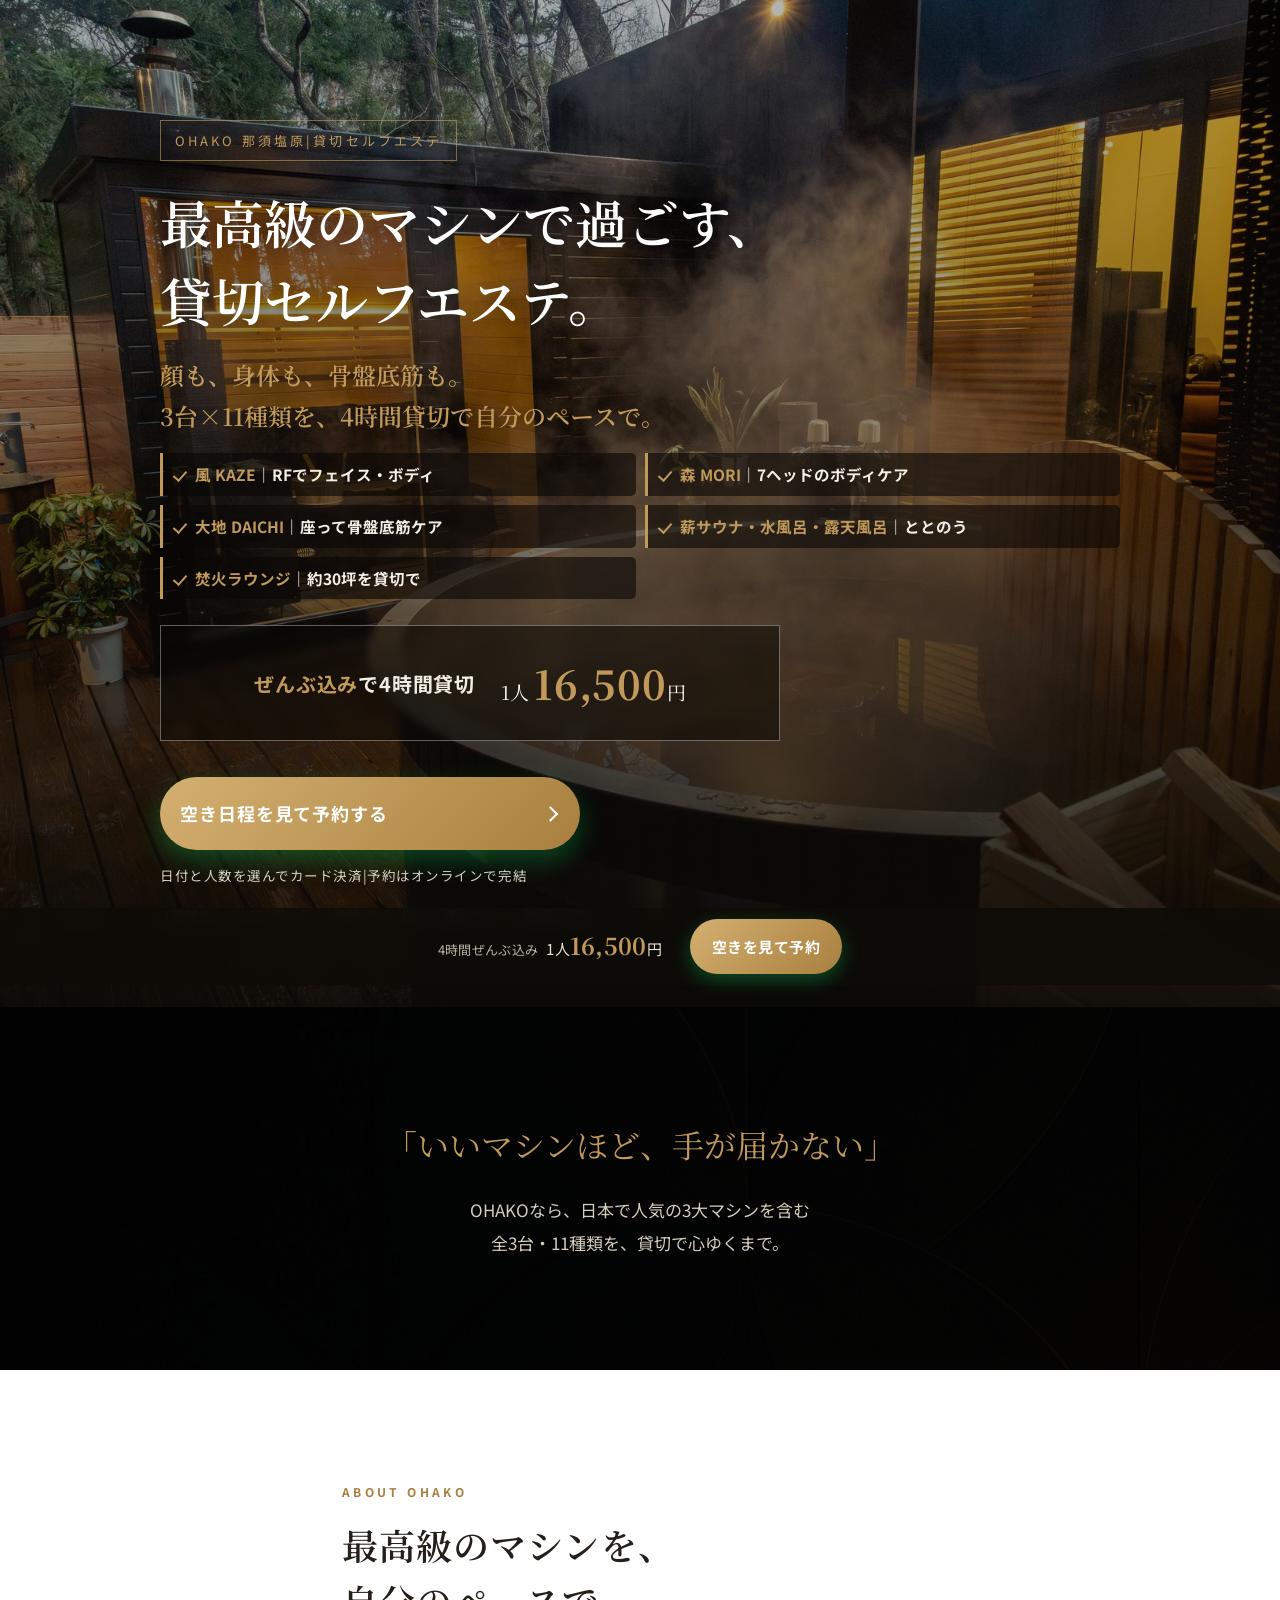
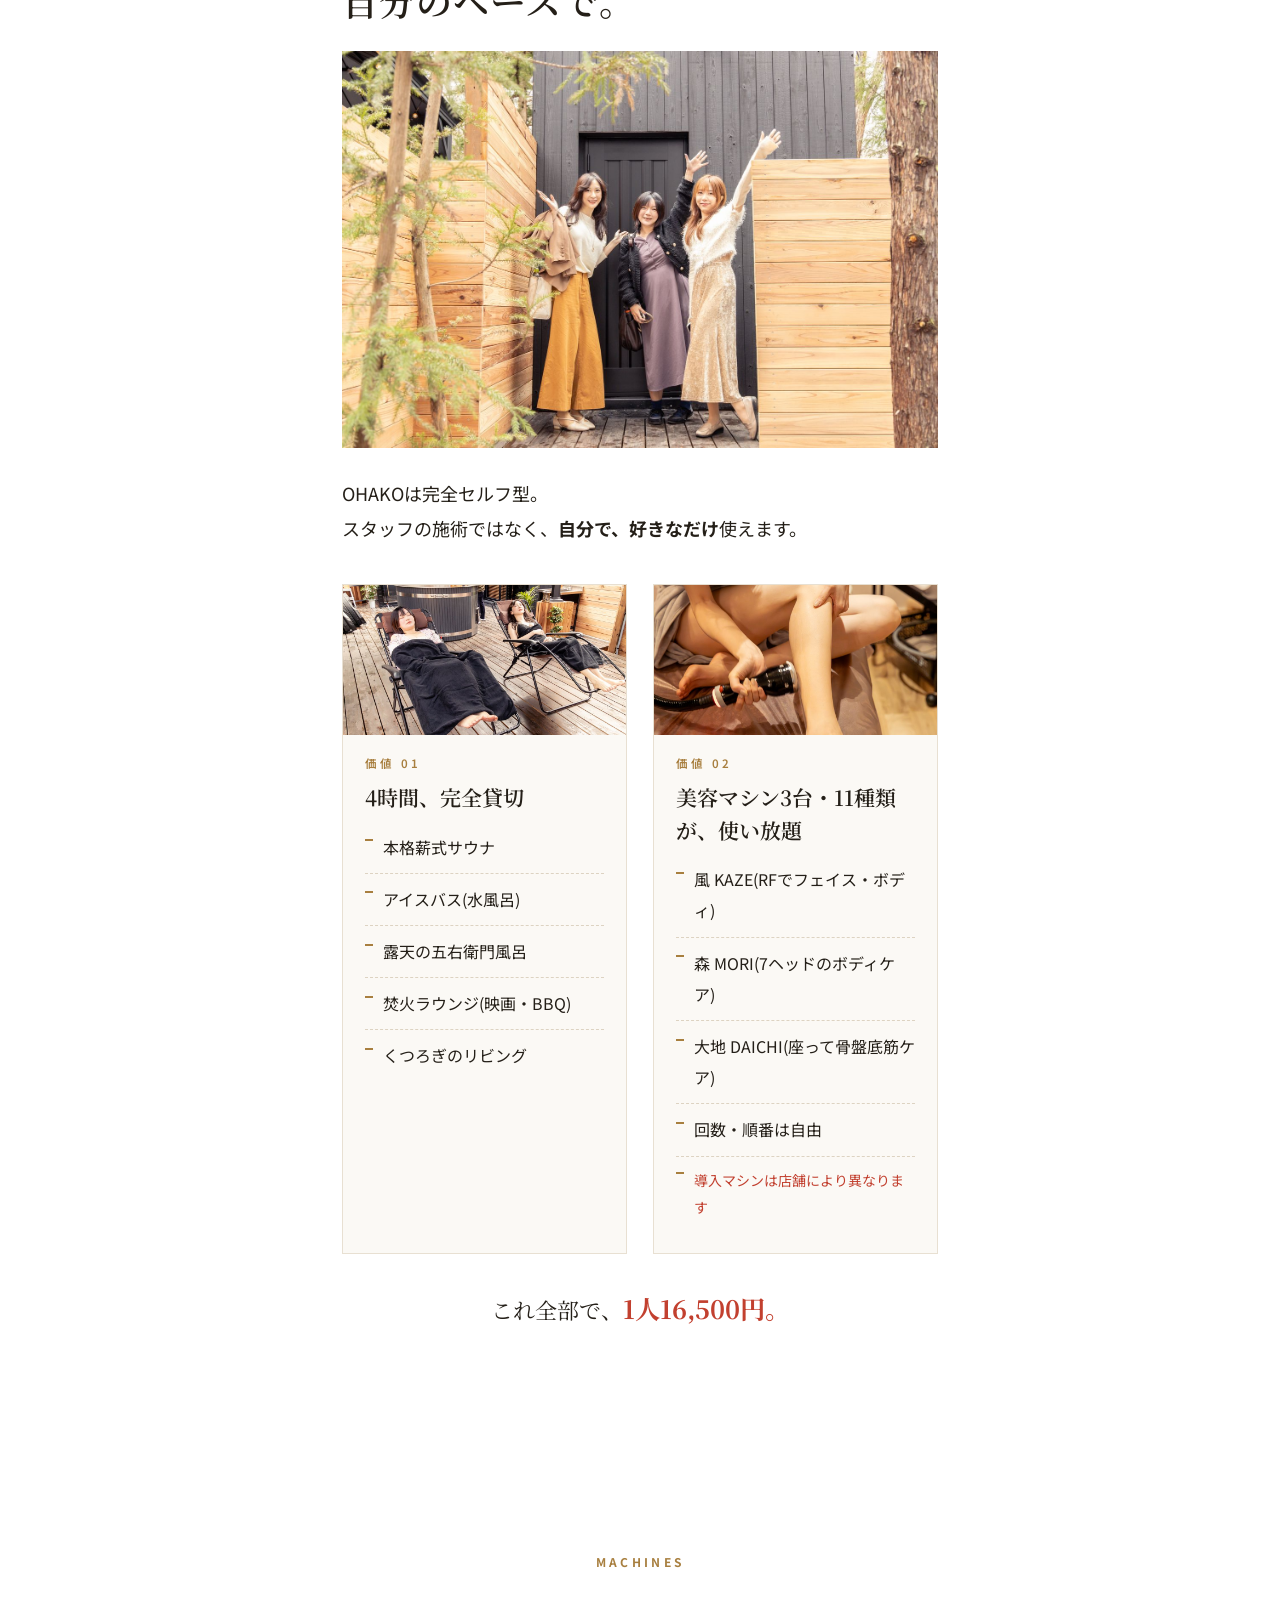
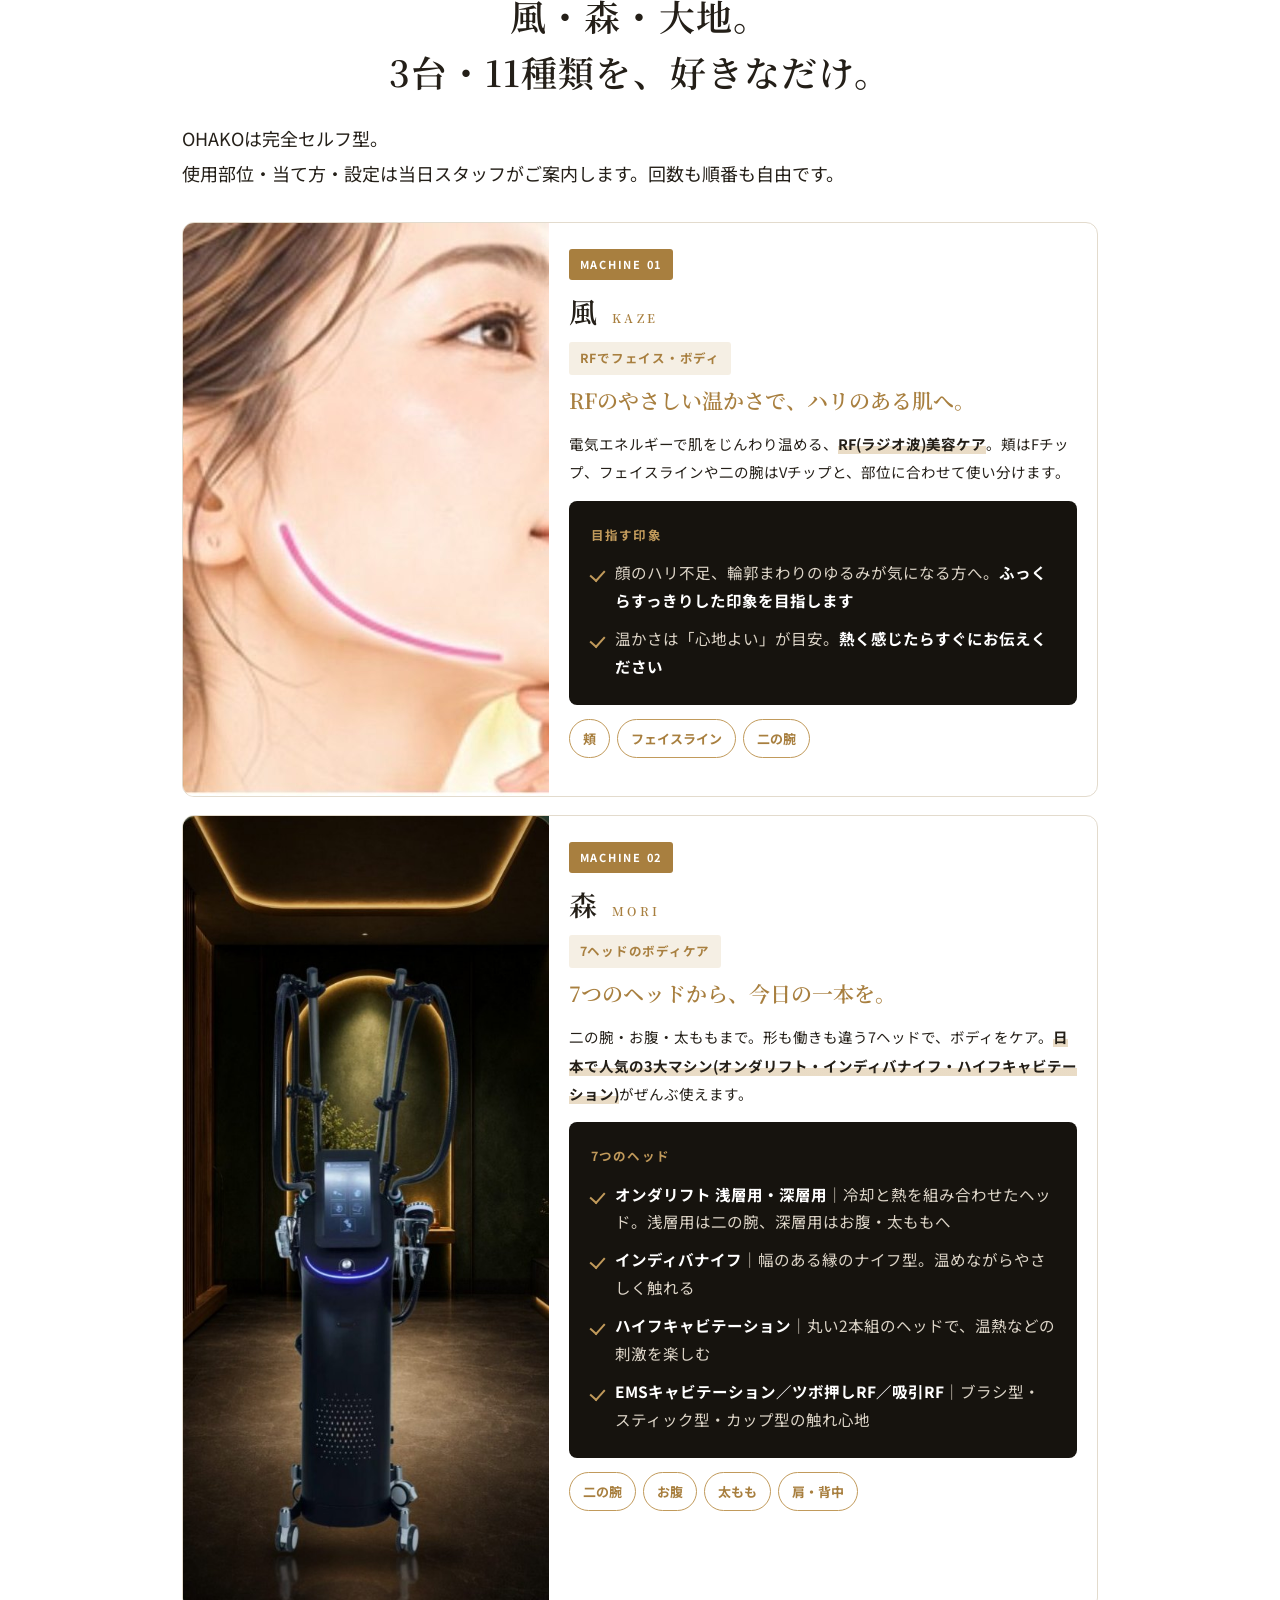
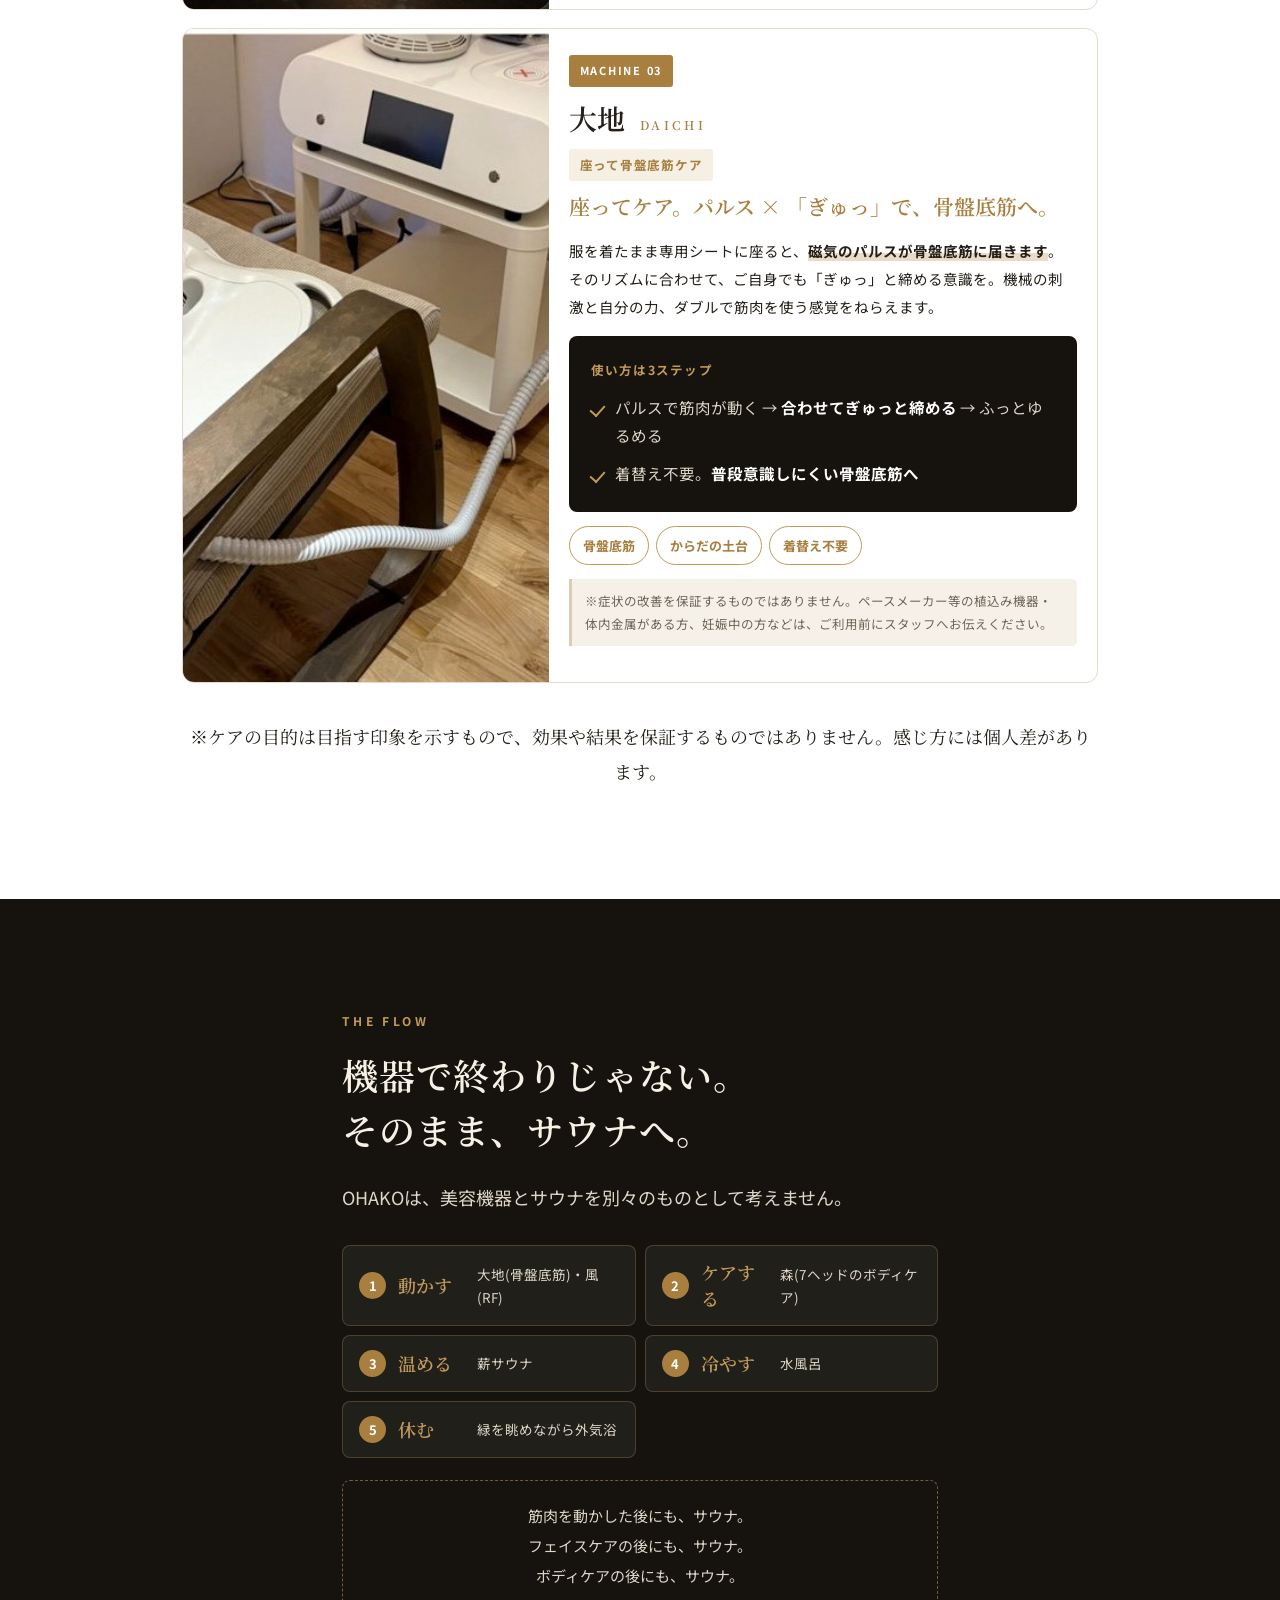
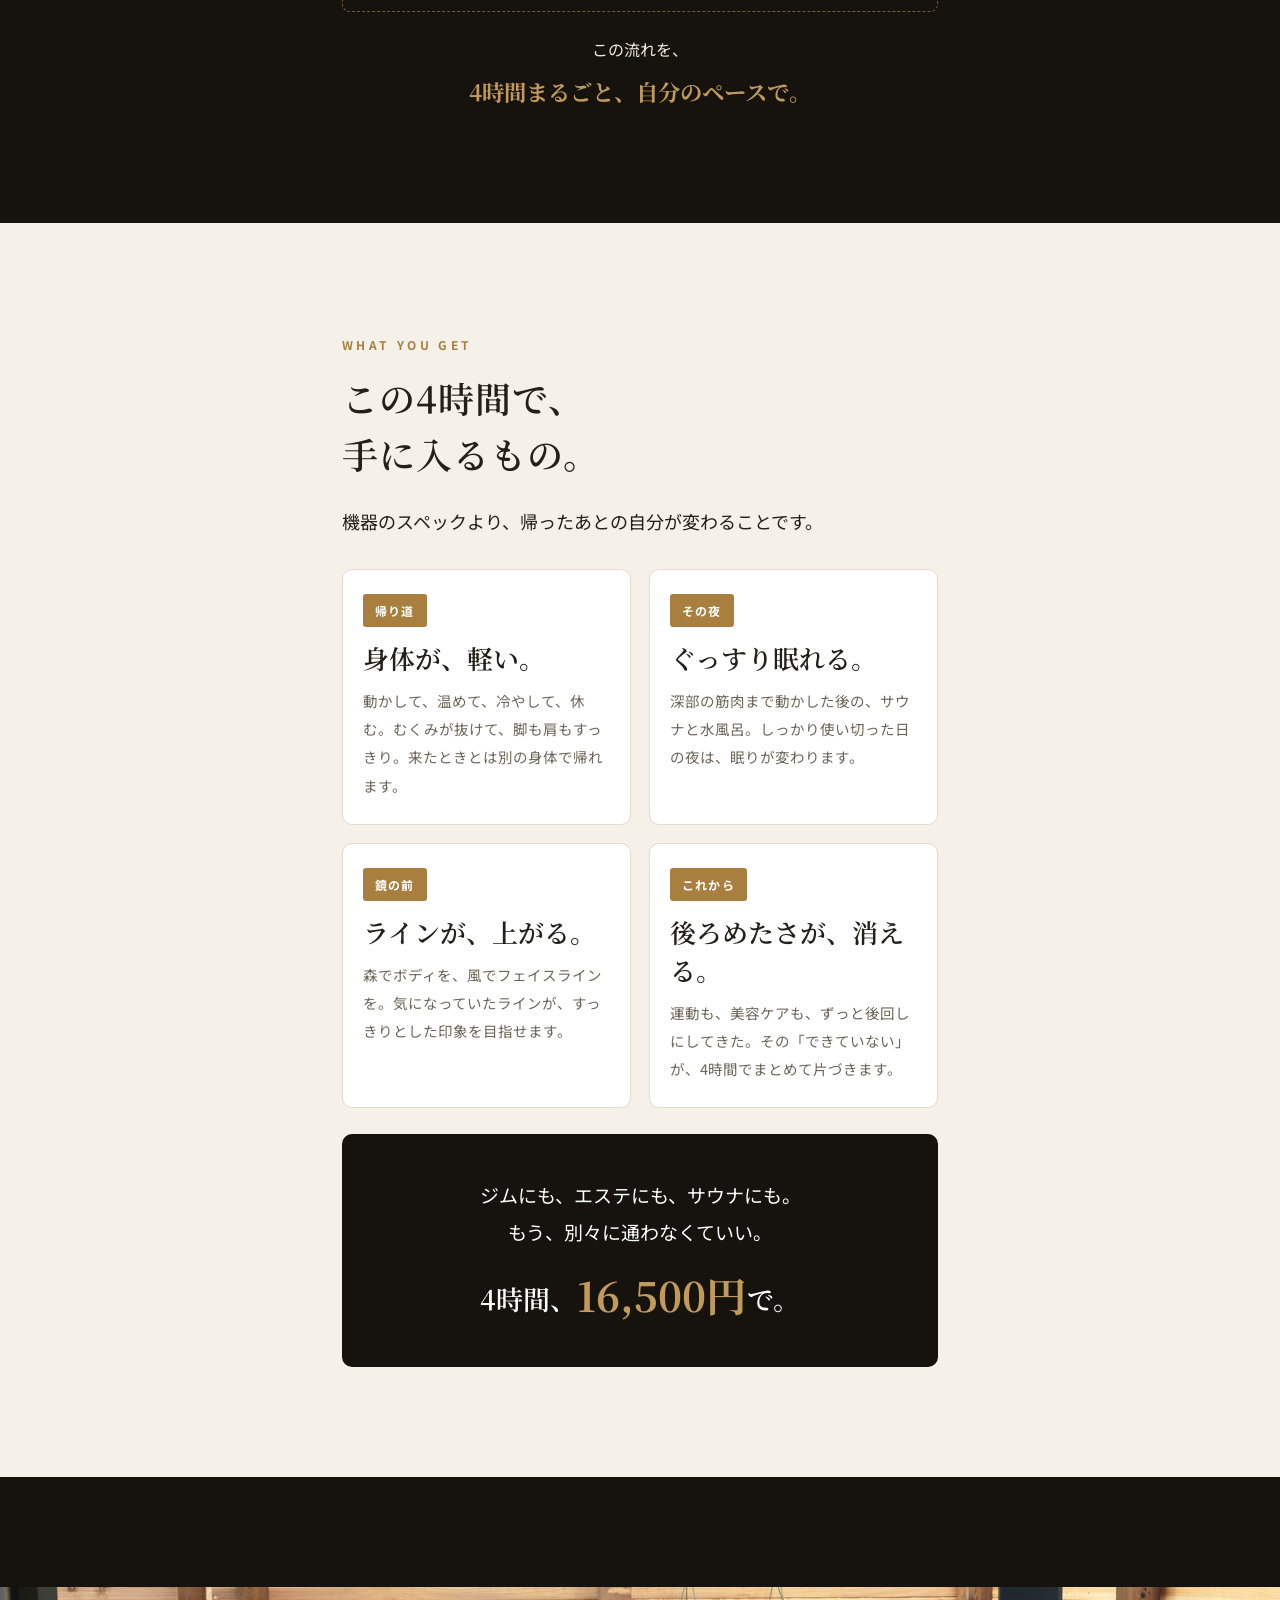
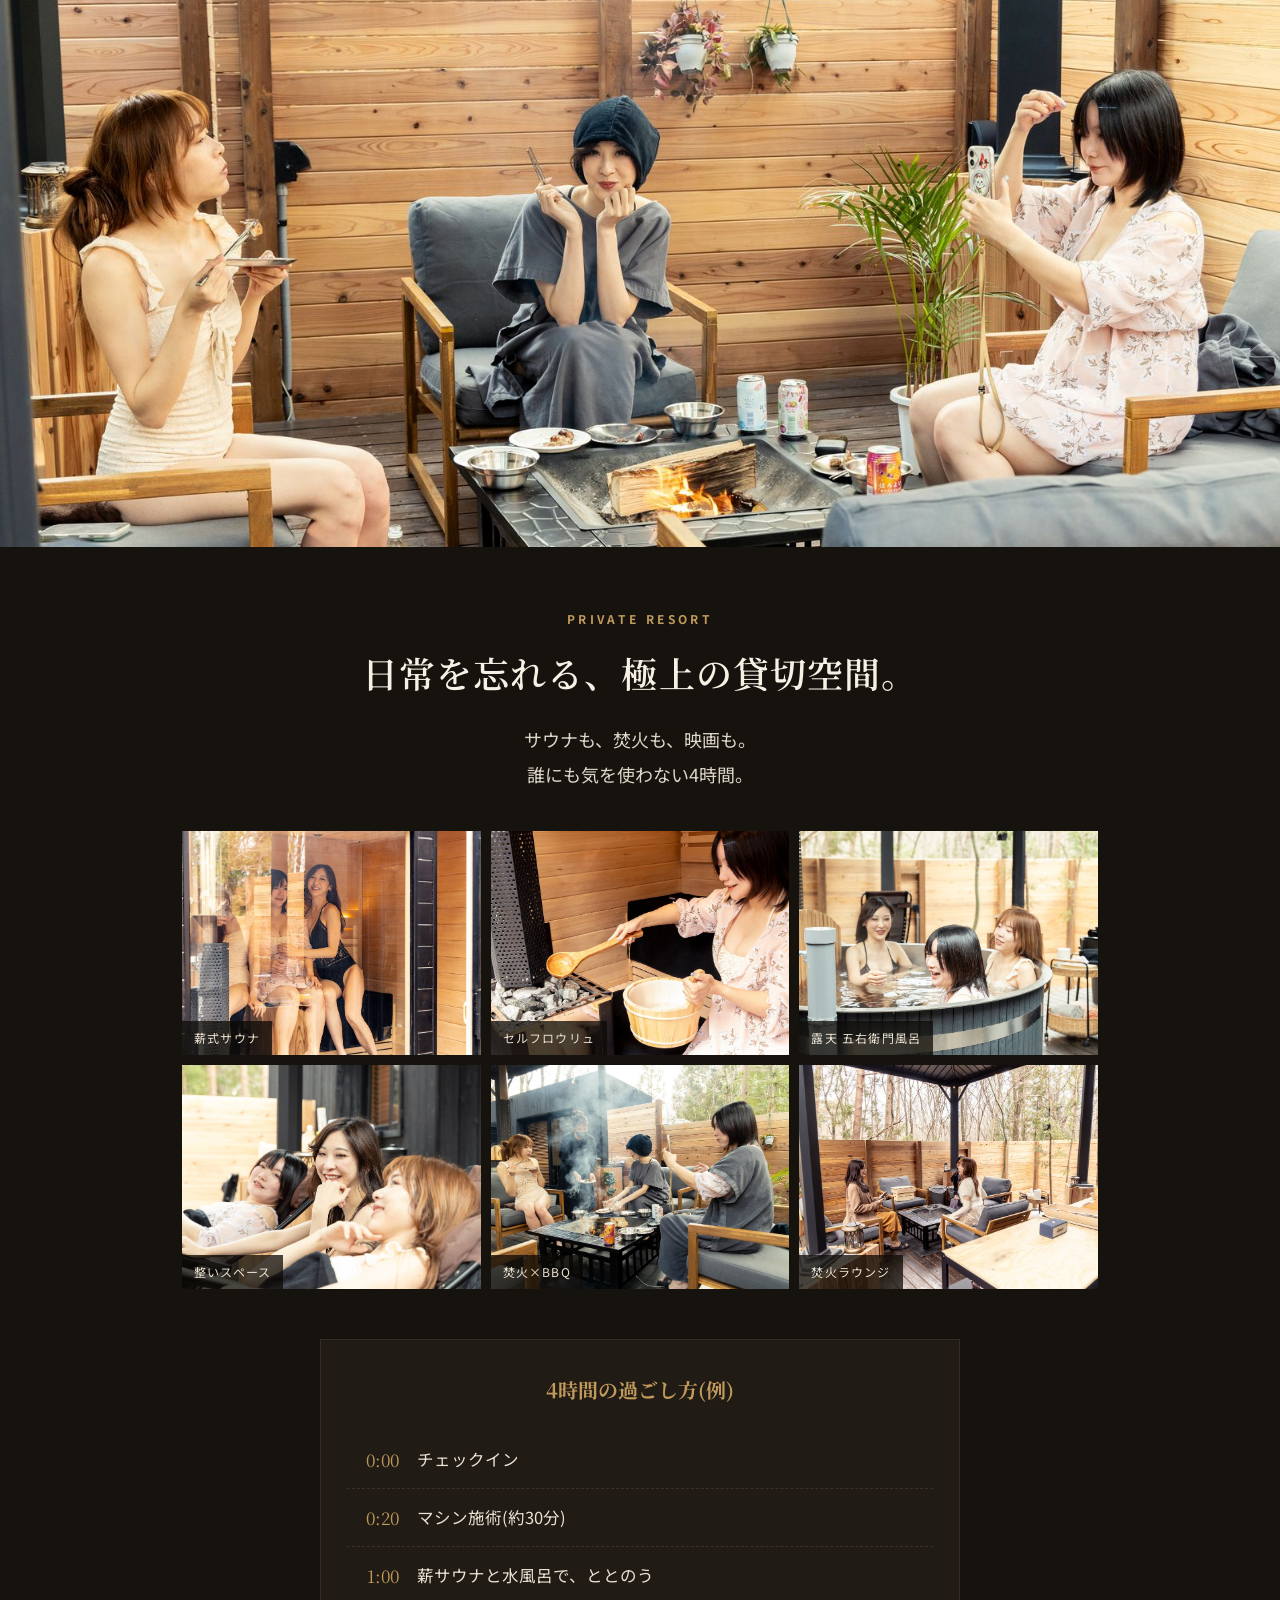
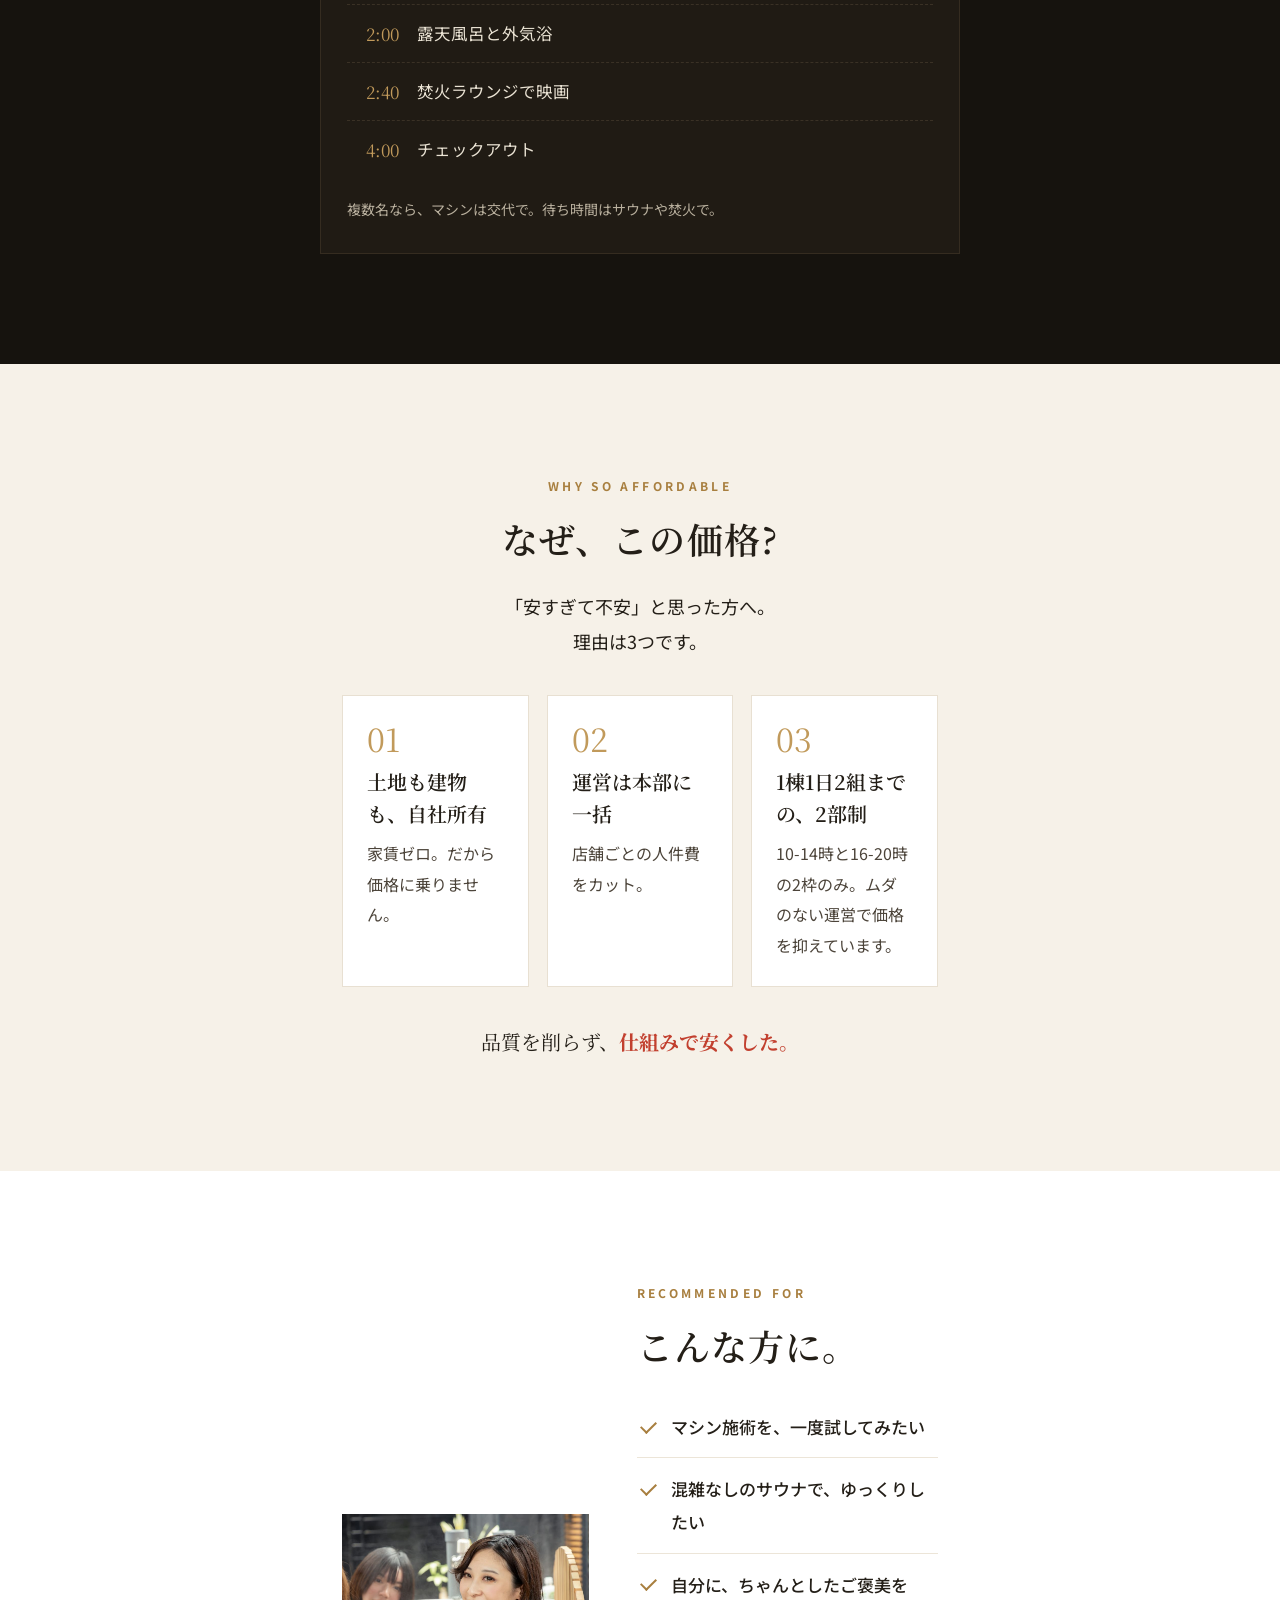
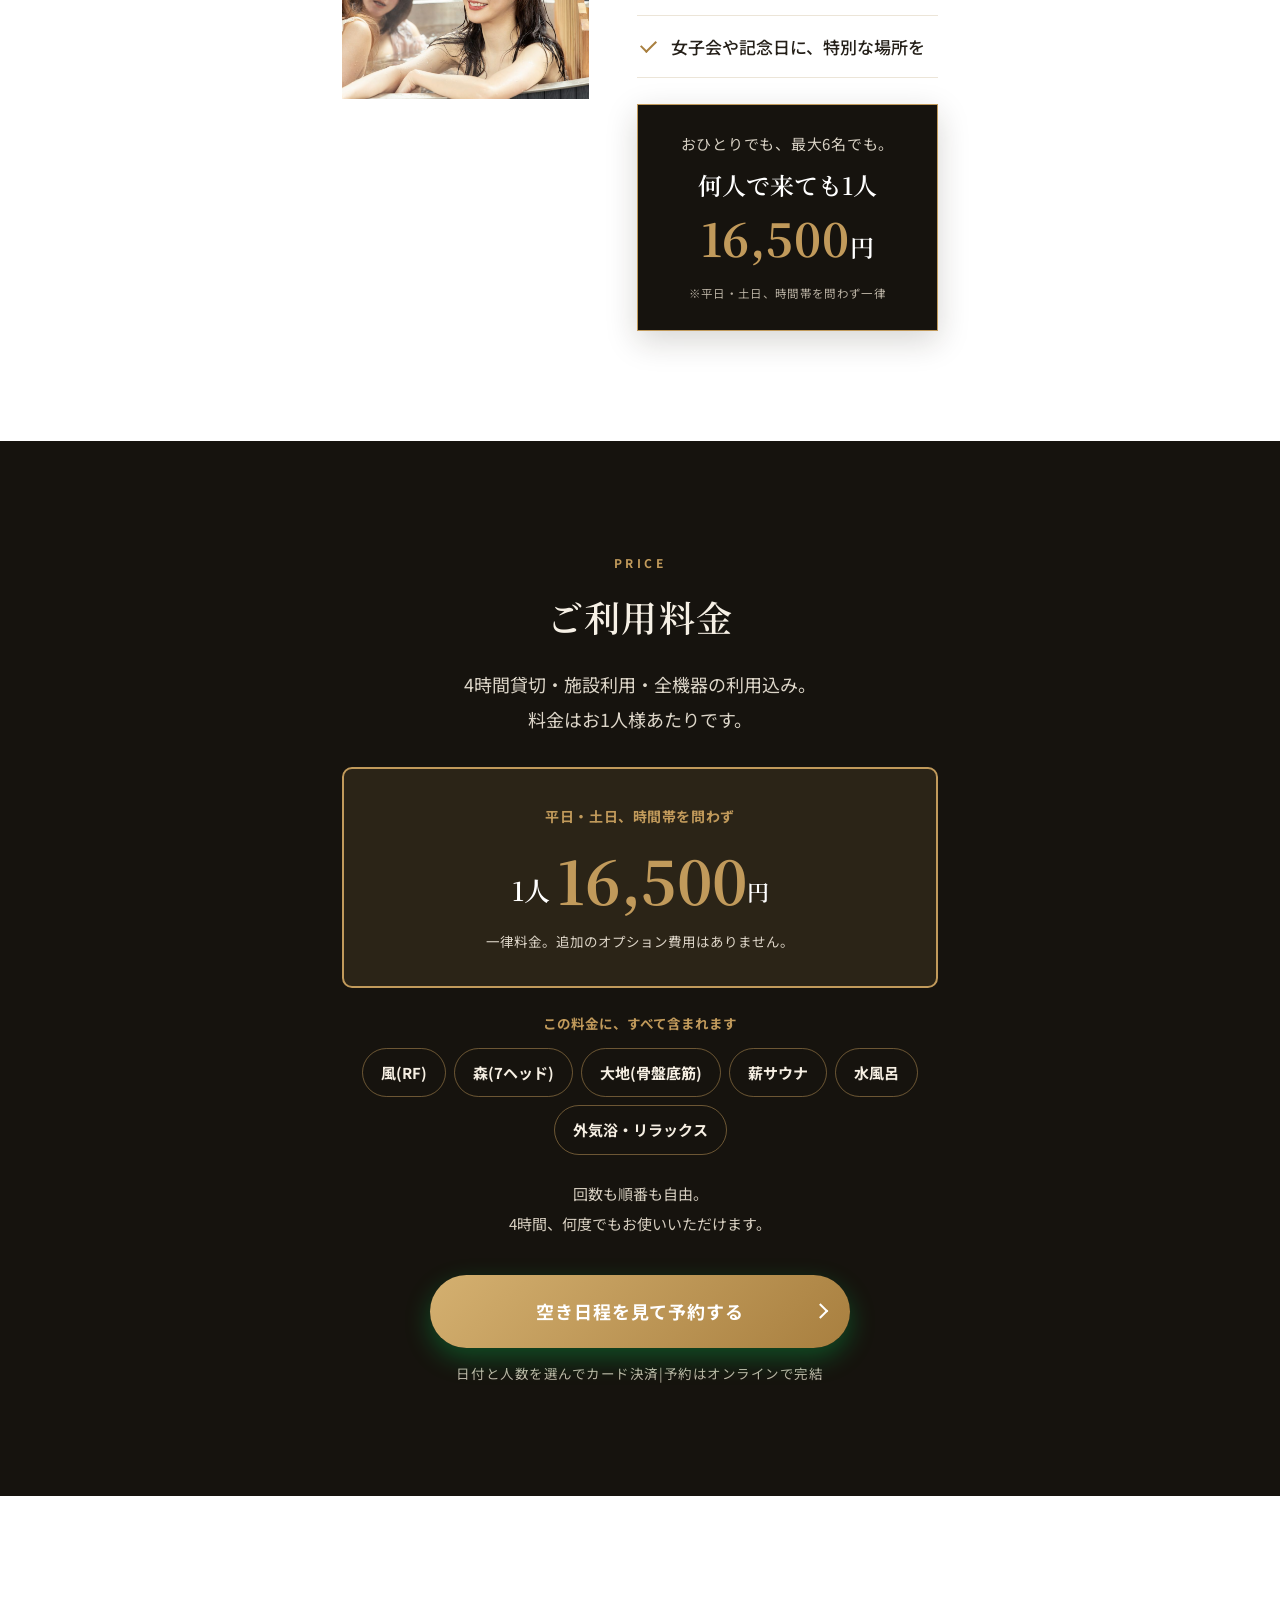
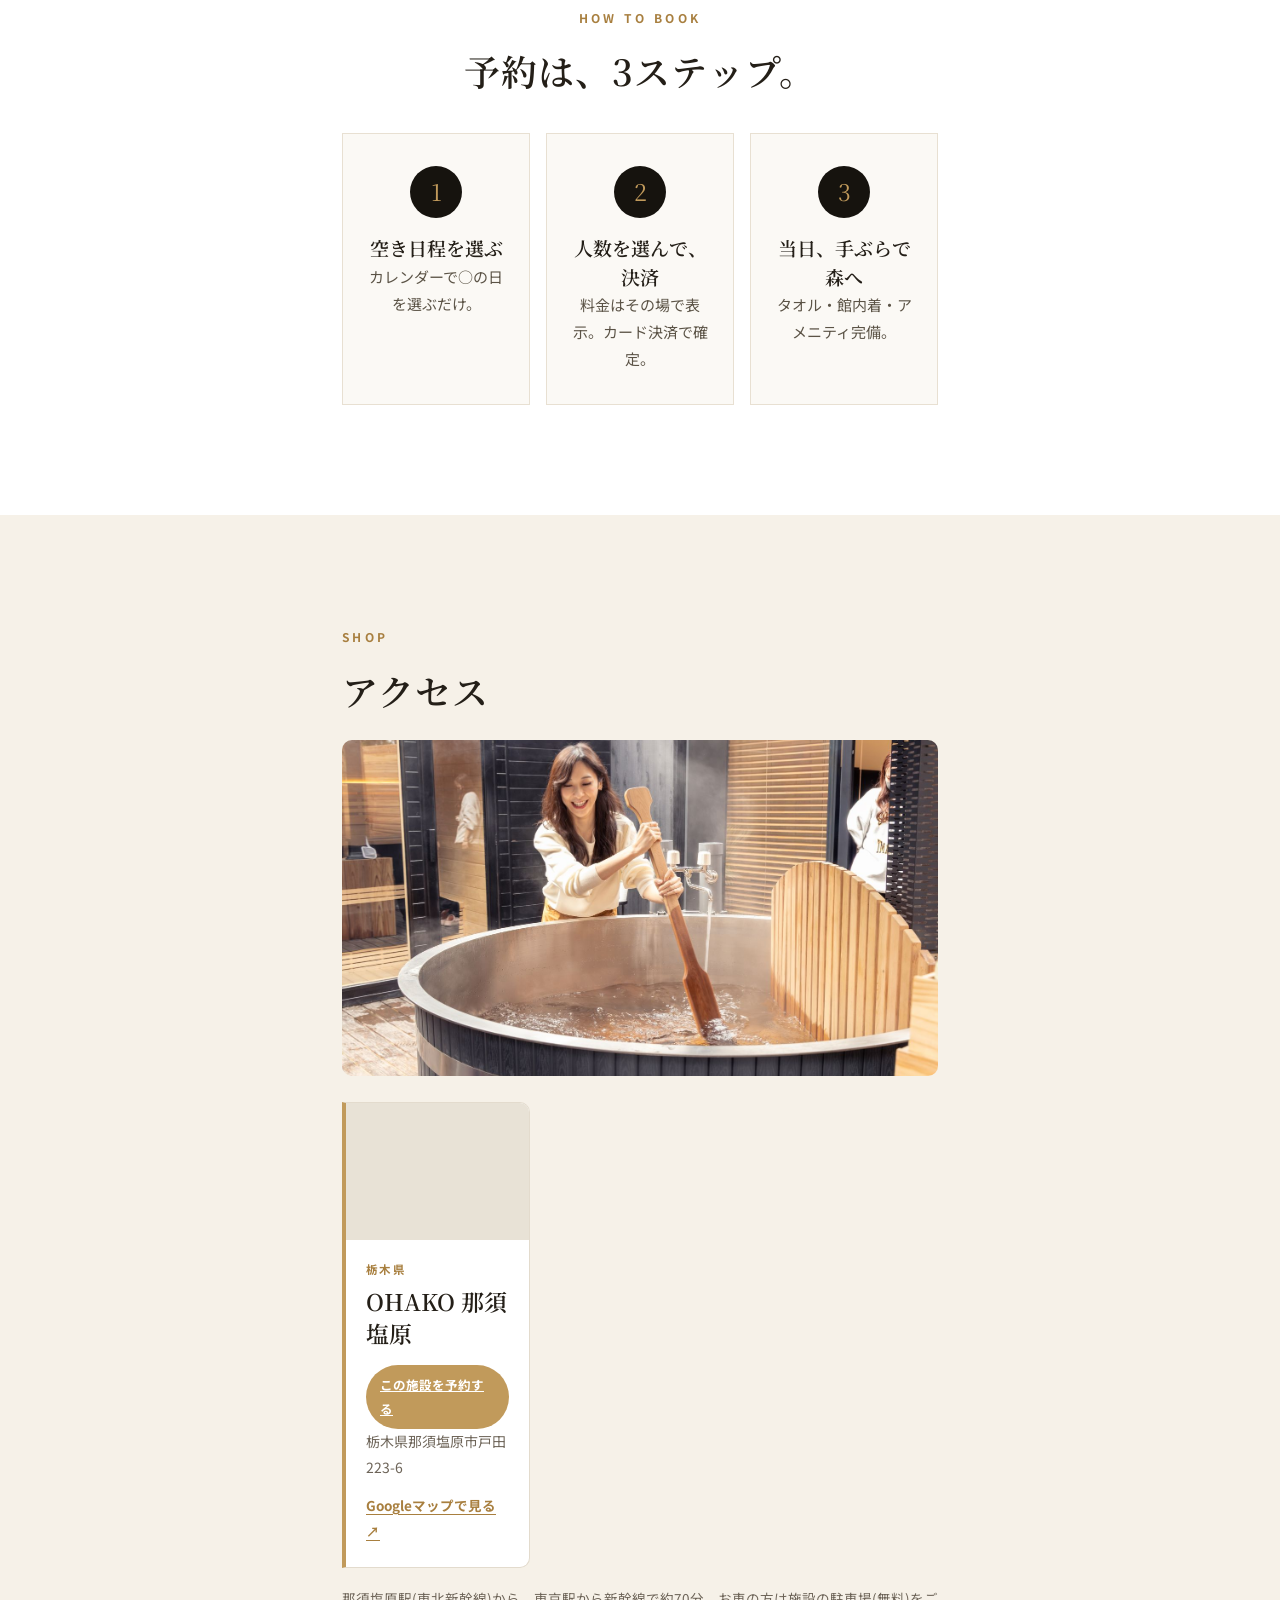
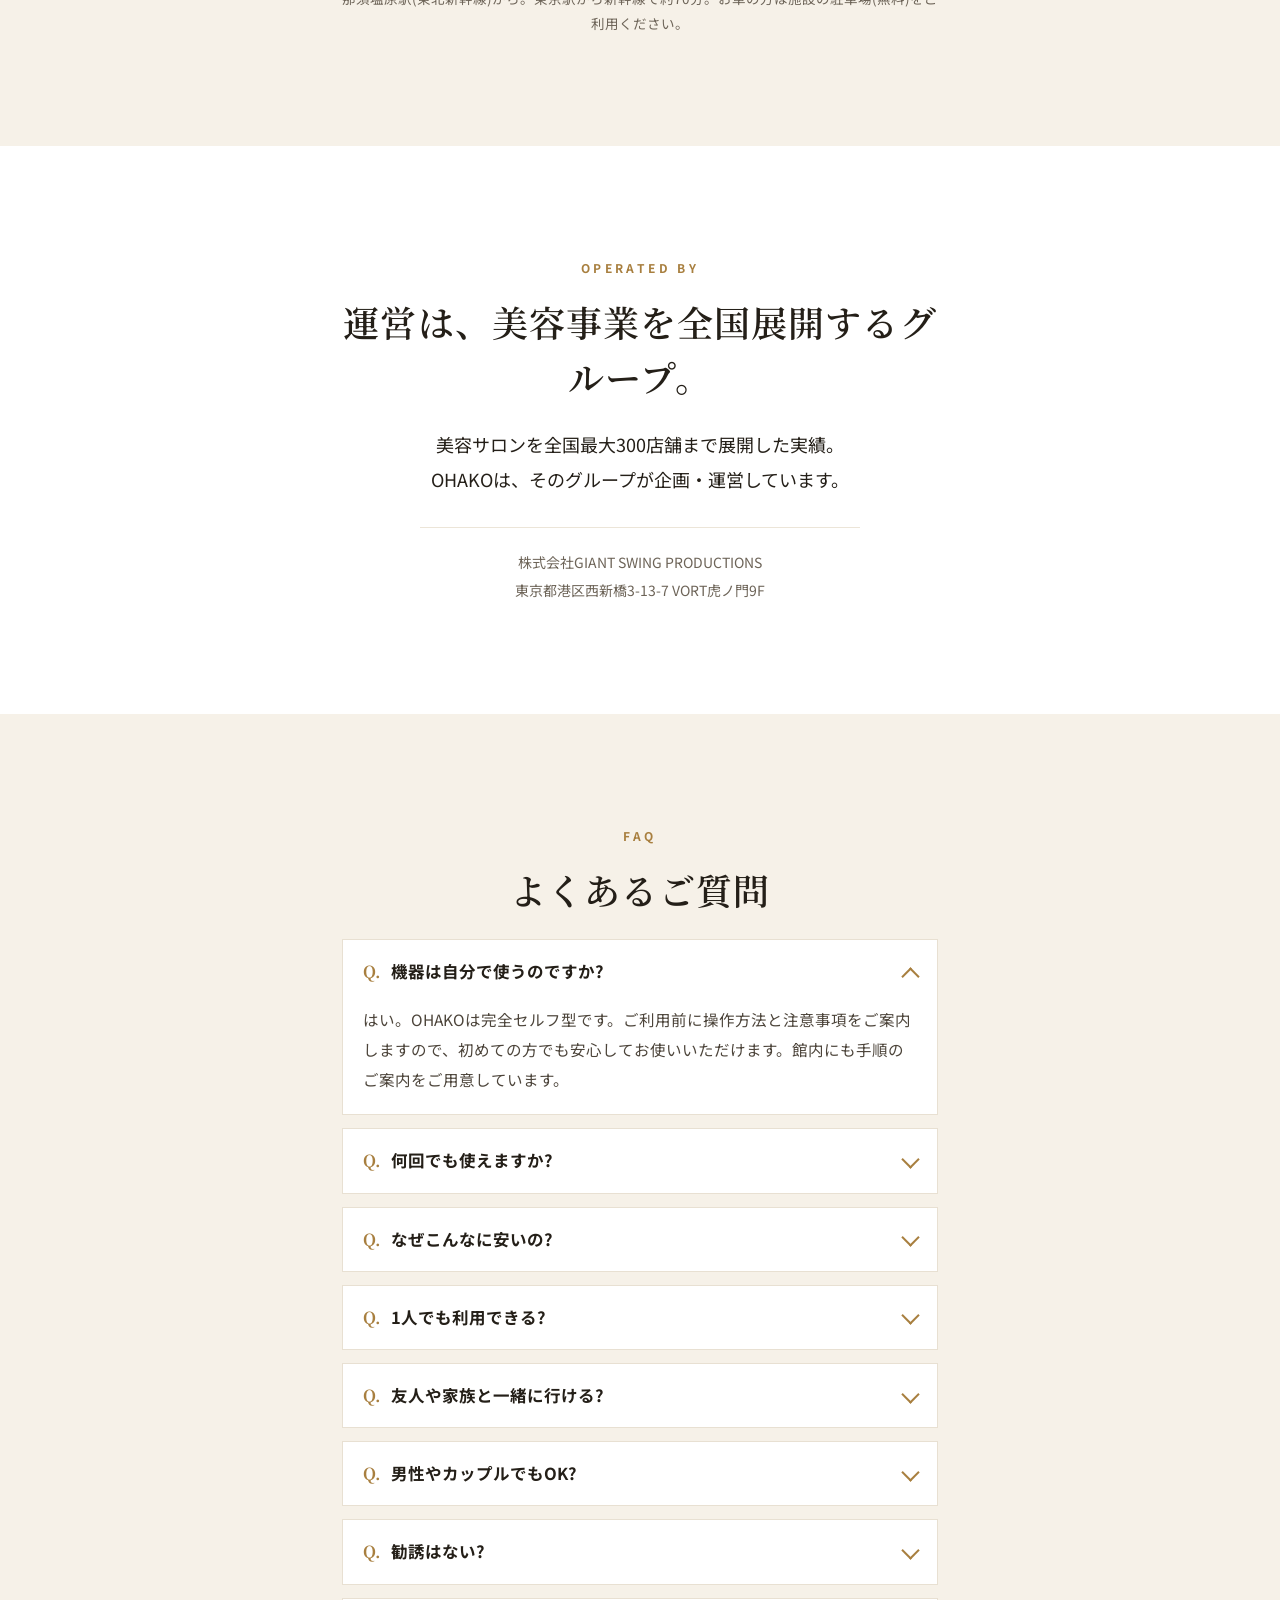
==== commit f5feba25: "big3-nasu-book: FVのエリア表記を短縮(スマホで折り返さないように) Co-Authored-By: Claude Fable 5.1 <noreply@anthropic.com>" ====
--- a/big3-nasu-book/index.html
+++ b/big3-nasu-book/index.html
@@ -38,7 +38,7 @@
     <img src="../img/fv-goemon-dusk.jpg" alt="夕暮れのOHAKO。湯気の立つ露天五右衛門風呂とサウナ棟" class="fv__img">
   </div>
   <div class="fv__inner">
-    <p class="fv__area">OHAKO 那須塩原|完全貸切のセルフエステ</p>
+    <p class="fv__area">OHAKO 那須塩原|貸切セルフエステ</p>
     <h1 class="fv__catch">最高級のマシンで過ごす、<br>貸切セルフエステ。</h1>
     <p class="fv__benefit">顔も、身体も、骨盤底筋も。<br>3台×11種類を、4時間貸切で自分のペースで。</p>
     <ul class="fv__gets">
